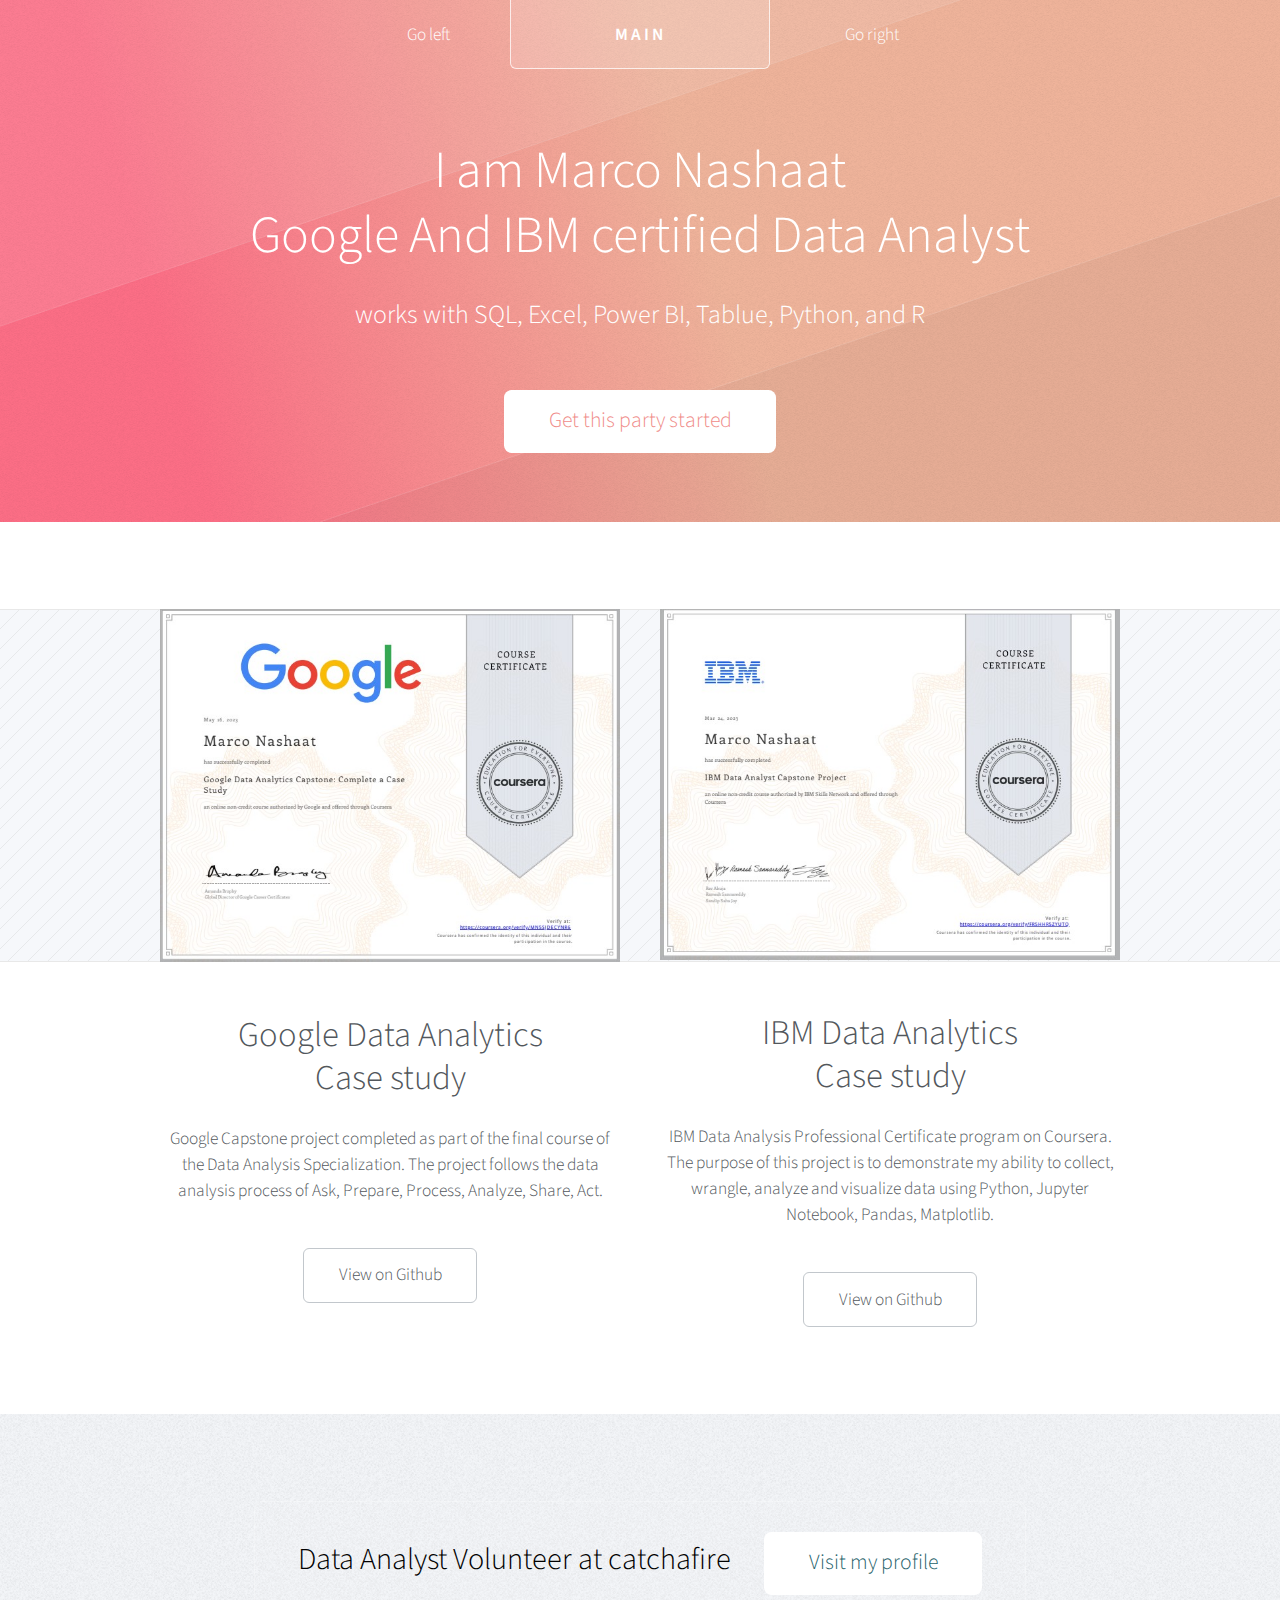
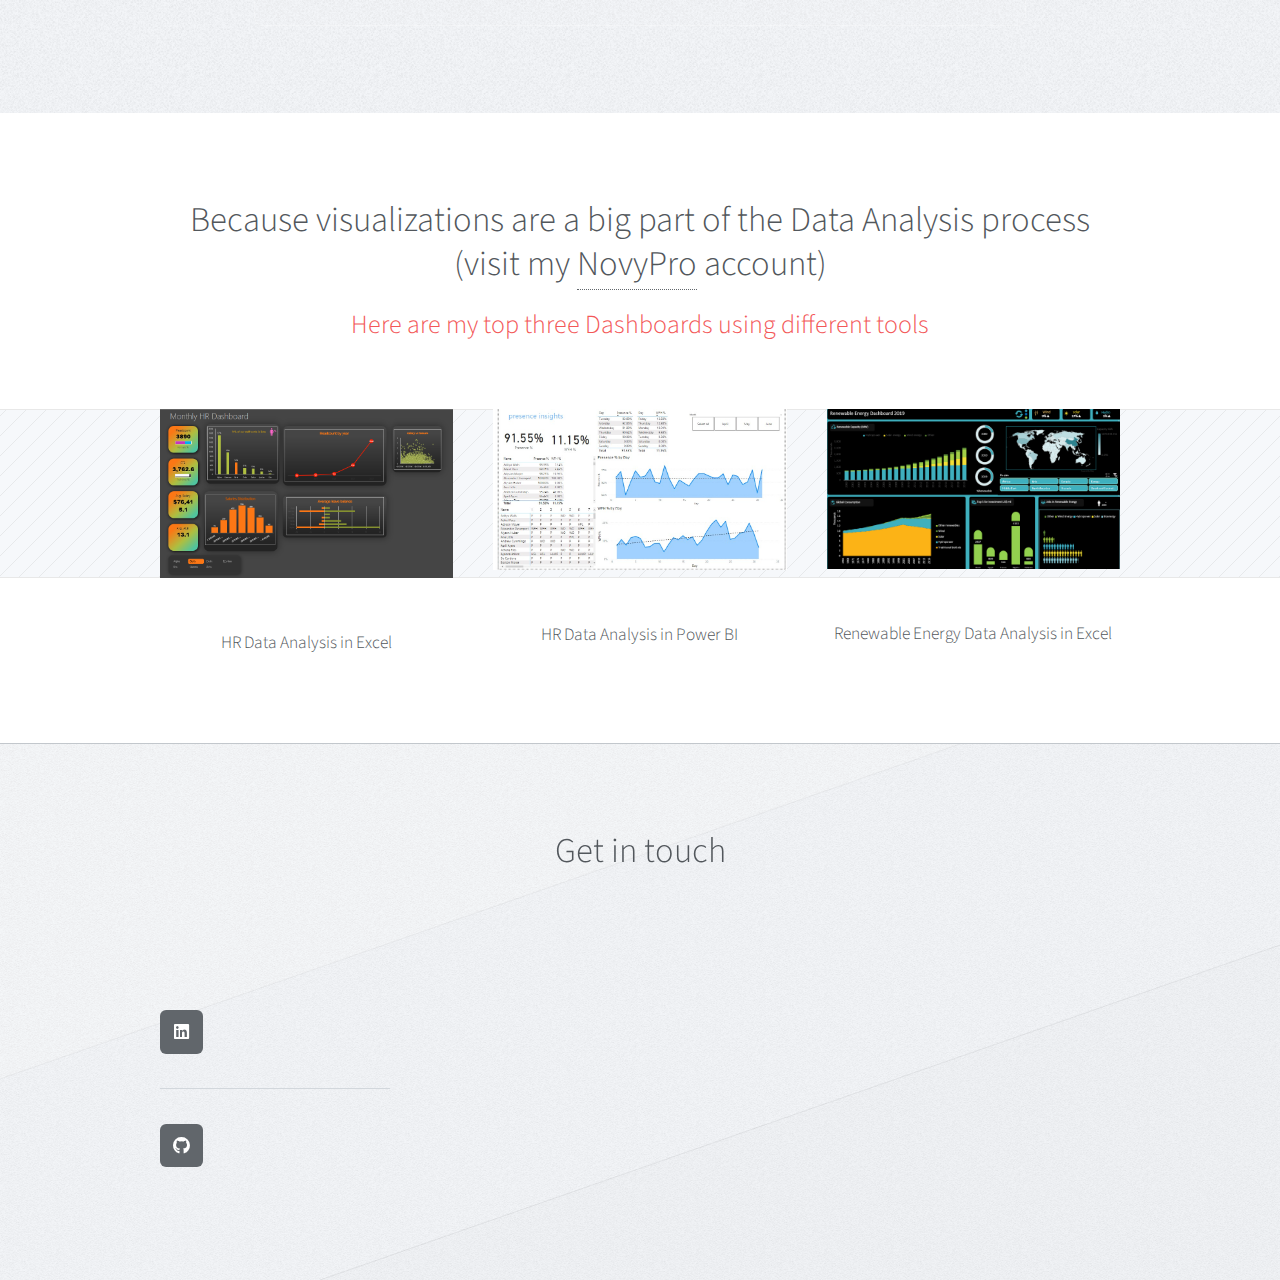
==== index.html @ 3a61d248 "Update index.html" ====
<!DOCTYPE HTML>
<!--
	Telephasic by HTML5 UP
	html5up.net | @ajlkn
	Free for personal and commercial use under the CCA 3.0 license (html5up.net/license)
-->

<html>
	
	<head>
	<!-- Google tag (gtag.js) -->
<script async src="https://www.googletagmanager.com/gtag/js?id=G-DCKMSM4BJ5"></script>
<script>
  window.dataLayer = window.dataLayer || [];
  function gtag(){dataLayer.push(arguments);}
  gtag('js', new Date());

  gtag('config', 'G-DCKMSM4BJ5');
</script>
		<title>Marco Nashaat</title>
		<meta charset="utf-8" />
		<meta name="viewport" content="width=device-width, initial-scale=1, user-scalable=no" />
		<link rel="stylesheet" href="assets/css/main.css" />
	</head>
	<body class="homepage is-preload">
		
		<div id="page-wrapper">

			<!-- Header -->
				<div id="header-wrapper">
					<div id="header" class="container">

						<!-- Logo -->
							<h1 id="logo"><a href="index.html">Main</a></h1>

						<!-- Nav -->
							<nav id="nav">
								<ul>
									<!-- <li>
										<a href="#">Dropdown</a>
										<ul>
											<li><a href="#">Lorem ipsum dolor</a></li>
											<li><a href="#">Magna phasellus</a></li>
											<li><a href="#">Etiam dolore nisl</a></li>
											<li>
												<a href="#">Phasellus consequat</a>
												<ul>
													<li><a href="#">Lorem ipsum dolor</a></li>
													<li><a href="#">Phasellus consequat</a></li>
													<li><a href="#">Magna phasellus</a></li>
													<li><a href="#">Etiam dolore nisl</a></li>
												</ul>
											</li>
											<li><a href="#">Veroeros feugiat</a></li>
										</ul>
									</li> -->
									<li><a href="left-sidebar.html">Go left</a></li>
									<li class="break"><a href="right-sidebar.html">Go right</a></li>
									<!-- <li><a href="no-sidebar.html">No Sidebar</a></li> -->
								</ul>
							</nav>

					</div>

					<!-- Hero -->
						<section id="hero" class="container">
							<header>
								<h2>I am Marco Nashaat
								<br />
								Google And IBM certified Data Analyst </h2>
							</header>
							<p>works with SQL, Excel, Power BI, Tablue, Python, and R
							<br />
							</p>
							<ul class="actions">
								<li><a href="#here" class="button">Get this party started</a></li>
							</ul>
						</section>

				</div>

			<!-- Features 1 -->
				<div class="wrapper">
					<div class="container">
						<div class="row">
							<section class="col-6 col-12-narrower feature" id="here">
								<div class="image-wrapper first">
									<a href="https://github.com/MarcoNashaat/Google_capstone_project" target="_blank" class="image featured first"><img src="images/google.jpg" alt="" /></a>
								</div>
								<header>
									<h2>Google Data Analytics<br />
									Case study</h2>
								</header>
								<p>Google Capstone project completed as part of the final course of the Data Analysis Specialization. The project follows the data analysis process of Ask, Prepare, Process, Analyze, Share, Act.</p>
								<ul class="actions">
									<li><a href="https://github.com/MarcoNashaat/Google_capstone_project" target="_blank" class="button">View on Github</a></li>
								</ul>
							</section>
							<section class="col-6 col-12-narrower feature">
								<div class="image-wrapper">
									<a href="https://github.com/MarcoNashaat/IBM_capstone_project/tree/main" target="_blank" class="image featured"><img src="images/IBM.jpg" alt="" /></a>
								</div>
								<header>
									<h2>IBM Data Analytics<br />
									Case study</h2>
								</header>
								<p>IBM Data Analysis Professional Certificate program on Coursera. The purpose of this project is to demonstrate my ability to collect, wrangle, analyze and visualize data using Python, Jupyter Notebook, Pandas, Matplotlib.</p>
								<ul class="actions">
									<li><a href="https://github.com/MarcoNashaat/IBM_capstone_project/tree/main" target="_blank" class="button">View on Github</a></li>
								</ul>
							</section>
						</div>
					</div>
				</div>

			<!-- Promo -->
				<div id="promo-wrapper">
					<section id="promo">
						<h2 style="color:black;">Data Analyst Volunteer at catchafire</h2>
						<a href="https://www.catchafire.org/profiles/2344770/" target="_blank" class="button">Visit my profile</a>
					</section>
				</div>

			<!-- Features 2 -->
				<div class="wrapper">
					<section class="container">
						<header class="major">
							<h2>Because visualizations are a big part of the Data Analysis process (visit my <a href="https://www.novypro.com/profile_projects/marconashaat" target="_blank">NovyPro</a> account)</h2>
							<p>Here are my top three Dashboards using different tools</p>
						</header>
						<div class="row features">
							<section class="col-4 col-12-narrower feature">
								<div class="image-wrapper first">
									<a href="https://github.com/MarcoNashaat/hr-dashboard/tree/main" target="_blank" class="image featured"><img src="images/1.png" alt="" /></a>
								</div>
								<p>HR Data Analysis in Excel</p>
							</section>
							<section class="col-4 col-12-narrower feature">
								<div class="image-wrapper">
									<a href="https://github.com/MarcoNashaat/HR-Dashboard-power-bi/tree/main" target="_blank" class="image featured"><img src="images/5.jpg" alt="" /></a>
								</div>
								<p>HR Data Analysis in Power BI</p>
							</section>
							<section class="col-4 col-12-narrower feature">
								<div class="image-wrapper">
									<a href="https://github.com/MarcoNashaat/Renewable-Energy-Dashboard" target="_blank" class="image featured"><img src="images/2.png" alt="" /></a>
								</div>
								<p>Renewable Energy Data Analysis in Excel</p>
							</section>
						</div>
						<!-- <ul class="actions major">
							<li><a href="#" class="button">Elevate my awareness</a></li>
						</ul> -->
					</section>
				</div>

			<!-- Footer -->
				<div id="footer-wrapper">
					<div id="footer" class="container">
						<header class="major">
							<h2>Get in touch</h2>
							<p><br />
							</p>
						</header>
						<div class="row">
							<!-- <section class="col-6 col-12-narrower">
								<form method="post" action="#">
									<div class="row gtr-50">
										<div class="col-6 col-12-mobile">
											<input name="name" placeholder="Name" type="text" />
										</div>
										<div class="col-6 col-12-mobile">
											<input name="email" placeholder="Email" type="text" />
										</div>
										<div class="col-12">
											<textarea name="message" placeholder="Message"></textarea>
										</div>
										<div class="col-12">
											<ul class="actions">
												<li><input type="submit" value="Send Message" /></li>
												<li><input type="reset" value="Clear form" /></li>
											</ul>
										</div>
									</div>
								</form>
							</section> -->
							<section class="col-6 col-12-narrower">
								<div class="row gtr-0">
									<!-- <ul class="divided icons col-6 col-12-mobile">
										<li class="icon brands fa-twitter"><a href="#"><span class="extra">twitter.com/</span>untitled</a></li>
										<li class="icon brands fa-facebook-f"><a href="#"><span class="extra">facebook.com/</span>untitled</a></li>
										<li class="icon brands fa-dribbble"><a href="#"><span class="extra">dribbble.com/</span>untitled</a></li>
									</ul> -->
									<ul class="divided icons col-6 col-12-mobile">
										<li class="icon brands fa-linkedin"><a href="https://www.linkedin.com/in/marco-nashaat/" style="color: black;" target="_blank"><span class="extra">linkedin</span></a></li>
										<li class="icon brands fa-github"><a href="https://github.com/MarcoNashaat" target="_blank" style="color: black;"><span class="extra">Github</span></a></li>
									</ul>
								</div>
							</section>
						</div>
					</div>
					<!-- <div id="copyright" class="container">
						<ul class="menu">
							<li>&copy; Untitled. All rights reserved.</li><li>Design: <a href="http://html5up.net">HTML5 UP</a></li>
						</ul>
					</div> -->
				</div>

		</div>

		<!-- Scripts -->
			<script src="assets/js/jquery.min.js"></script>
			<script src="assets/js/jquery.dropotron.min.js"></script>
			<script src="assets/js/browser.min.js"></script>
			<script src="assets/js/breakpoints.min.js"></script>
			<script src="assets/js/util.js"></script>
			<script src="assets/js/main.js"></script>

	</body>
</html>
---- assets/css/main.css ----
@import url("fontawesome-all.min.css");
@import url("https://fonts.googleapis.com/css?family=Source+Sans+Pro:300,300italic,400,400italic,600");

/*
	Telephasic by HTML5 UP
	html5up.net | @ajlkn
	Free for personal and commercial use under the CCA 3.0 license (html5up.net/license)
*/

html {
	scroll-behavior: smooth;
  }

html, body, div, span, applet, object,
iframe, h1, h2, h3, h4, h5, h6, p, blockquote,
pre, a, abbr, acronym, address, big, cite,
code, del, dfn, em, img, ins, kbd, q, s, samp,
small, strike, strong, sub, sup, tt, var, b,
u, i, center, dl, dt, dd, ol, ul, li, fieldset,
form, label, legend, table, caption, tbody,
tfoot, thead, tr, th, td, article, aside,
canvas, details, embed, figure, figcaption,
footer, header, hgroup, menu, nav, output, ruby,
section, summary, time, mark, audio, video {
	margin: 0;
	padding: 0;
	border: 0;
	font-size: 100%;
	font: inherit;
	vertical-align: baseline;}

article, aside, details, figcaption, figure,
footer, header, hgroup, menu, nav, section {
	display: block;}

body {
	line-height: 1;
}

ol, ul {
	list-style: none;
}

blockquote, q {
	quotes: none;
}

	blockquote:before, blockquote:after, q:before, q:after {
		content: '';
		content: none;
	}

table {
	border-collapse: collapse;
	border-spacing: 0;
}

body {
	-webkit-text-size-adjust: none;
}

mark {
	background-color: transparent;
	color: inherit;
}

input::-moz-focus-inner {
	border: 0;
	padding: 0;
}

input, select, textarea {
	-moz-appearance: none;
	-webkit-appearance: none;
	-ms-appearance: none;
	appearance: none;
}

/* Basic */

	@-ms-viewport {
		width: device-width;
	}

	html {
		box-sizing: border-box;
	}

	*, *:before, *:after {
		box-sizing: inherit;
	}

	body {
		background: #f5f7fa;
		font-family: 'Source Sans Pro', sans-serif;
		font-weight: 300;
		color: #52575c;
		line-height: 1.75em;
		font-size: 14pt;
	}

		body.is-preload *, body.is-preload *:before, body.is-preload *:after {
			-moz-animation: none !important;
			-webkit-animation: none !important;
			-ms-animation: none !important;
			animation: none !important;
			-moz-transition: none !important;
			-webkit-transition: none !important;
			-ms-transition: none !important;
			transition: none !important;
		}

	input, textarea, select {
		font-family: 'Source Sans Pro', sans-serif;
		font-weight: 300;
		color: #52575c;
		line-height: 1.75em;
		font-size: 15pt;
	}

	h1, h2, h3, h4, h5, h6 {
		font-weight: 300;
		color: #52575c;
	}

	h1 a, h2 a, h3 a, h4 a, h5 a, h6 a {
		color: inherit;
		text-decoration: none;
	}

	h2 {
		font-size: 2em;
		line-height: 1.25em;
	}

	h3 {
		font-size: 1.5em;
		line-height: 1.5em;
	}

	a {
		-moz-transition: color 0.25s ease-in-out, border-color 0.25s ease-in-out, background-color 0.25s ease-in-out;
		-webkit-transition: color 0.25s ease-in-out, border-color 0.25s ease-in-out, background-color 0.25s ease-in-out;
		-ms-transition: color 0.25s ease-in-out, border-color 0.25s ease-in-out, background-color 0.25s ease-in-out;
		transition: color 0.25s ease-in-out, border-color 0.25s ease-in-out, background-color 0.25s ease-in-out;
		color: inherit;
		text-decoration: none;
		border-bottom: dotted 1px #62676c;
	}

		a:hover {
			color: #f35858;
			border-bottom-color: rgba(255, 255, 255, 0);
		}

	strong, b {
		font-weight: 400;
		color: #42474c;
	}

	em, i {
		font-style: italic;
	}

	sub {
		position: relative;
		top: 0.5em;
		font-size: 0.8em;
	}

	sup {
		position: relative;
		top: -0.5em;
		font-size: 0.8em;
	}

	hr {
		border: 0;
		border-top: solid 1px #c2c7cc;
	}

	blockquote {
		border-left: solid 0.5em #c2c7cc;
		padding: 1em 0 1em 2em;
		font-style: italic;
	}

	p, ul, ol, dl, table {
		margin-bottom: 1.5em;
	}

	br.clear {
		clear: both;
	}

	.features {
		margin-bottom: 1.5em;
	}

	.feature {
		text-align: center;
	}

/* Sections/Article */

	section, article {
		margin-bottom: 3em;
	}

	section > :last-child,
	article > :last-child,
	section:last-child,
	article:last-child {
		margin-bottom: 0;
	}

	.row > section, .row > article {
		margin-bottom: 0;
	}

	header {
		margin-bottom: 1.5em;
	}

		header > p {
			display: block;
			color: #f35858;
			padding: 0.75em 0 1em 0;
			font-size: 1.5em;
			line-height: 1.5em;
		}

		header.major {
			text-align: center;
		}

/* Container */

	.container {
		margin: 0 auto;
		max-width: 100%;
		width: 1200px;
	}

		@media screen and (max-width: 1280px) {

			.container {
				width: 960px;
			}

		}

		@media screen and (max-width: 1080px) {

			.container {
				width: 100%;
			}

		}

		@media screen and (max-width: 820px) {

			.container {
				width: 100%;
			}

		}

		@media screen and (max-width: 736px) {

			.container {
				width: 100%;
			}

		}

		@media screen and (max-width: 480px) {

			.container {
				width: 100%;
			}

		}

/* Row */

	.row {
		display: flex;
		flex-wrap: wrap;
		box-sizing: border-box;
		align-items: stretch;
	}

		.row > * {
			box-sizing: border-box;
		}

		.row.gtr-uniform > * > :last-child {
			margin-bottom: 0;
		}

		.row.aln-left {
			justify-content: flex-start;
		}

		.row.aln-center {
			justify-content: center;
		}

		.row.aln-right {
			justify-content: flex-end;
		}

		.row.aln-top {
			align-items: flex-start;
		}

		.row.aln-middle {
			align-items: center;
		}

		.row.aln-bottom {
			align-items: flex-end;
		}

		.row > .imp {
			order: -1;
		}

		.row > .col-1 {
			width: 8.33333%;
		}

		.row > .off-1 {
			margin-left: 8.33333%;
		}

		.row > .col-2 {
			width: 16.66667%;
		}

		.row > .off-2 {
			margin-left: 16.66667%;
		}

		.row > .col-3 {
			width: 25%;
		}

		.row > .off-3 {
			margin-left: 25%;
		}

		.row > .col-4 {
			width: 33.33333%;
		}

		.row > .off-4 {
			margin-left: 33.33333%;
		}

		.row > .col-5 {
			width: 41.66667%;
		}

		.row > .off-5 {
			margin-left: 41.66667%;
		}

		.row > .col-6 {
			width: 50%;
		}

		.row > .off-6 {
			margin-left: 50%;
		}

		.row > .col-7 {
			width: 58.33333%;
		}

		.row > .off-7 {
			margin-left: 58.33333%;
		}

		.row > .col-8 {
			width: 66.66667%;
		}

		.row > .off-8 {
			margin-left: 66.66667%;
		}

		.row > .col-9 {
			width: 75%;
		}

		.row > .off-9 {
			margin-left: 75%;
		}

		.row > .col-10 {
			width: 83.33333%;
		}

		.row > .off-10 {
			margin-left: 83.33333%;
		}

		.row > .col-11 {
			width: 91.66667%;
		}

		.row > .off-11 {
			margin-left: 91.66667%;
		}

		.row > .col-12 {
			width: 100%;
		}

		.row > .off-12 {
			margin-left: 100%;
		}

		.row.gtr-0 {
			margin-top: 0px;
			margin-left: 0px;
		}

			.row.gtr-0 > * {
				padding: 0px 0 0 0px;
			}

			.row.gtr-0.gtr-uniform {
				margin-top: 0px;
			}

				.row.gtr-0.gtr-uniform > * {
					padding-top: 0px;
				}

		.row.gtr-25 {
			margin-top: -12.5px;
			margin-left: -12.5px;
		}

			.row.gtr-25 > * {
				padding: 12.5px 0 0 12.5px;
			}

			.row.gtr-25.gtr-uniform {
				margin-top: -12.5px;
			}

				.row.gtr-25.gtr-uniform > * {
					padding-top: 12.5px;
				}

		.row.gtr-50 {
			margin-top: -25px;
			margin-left: -25px;
		}

			.row.gtr-50 > * {
				padding: 25px 0 0 25px;
			}

			.row.gtr-50.gtr-uniform {
				margin-top: -25px;
			}

				.row.gtr-50.gtr-uniform > * {
					padding-top: 25px;
				}

		.row {
			margin-top: -50px;
			margin-left: -50px;
		}

			.row > * {
				padding: 50px 0 0 50px;
			}

			.row.gtr-uniform {
				margin-top: -50px;
			}

				.row.gtr-uniform > * {
					padding-top: 50px;
				}

		.row.gtr-150 {
			margin-top: -75px;
			margin-left: -75px;
		}

			.row.gtr-150 > * {
				padding: 75px 0 0 75px;
			}

			.row.gtr-150.gtr-uniform {
				margin-top: -75px;
			}

				.row.gtr-150.gtr-uniform > * {
					padding-top: 75px;
				}

		.row.gtr-200 {
			margin-top: -100px;
			margin-left: -100px;
		}

			.row.gtr-200 > * {
				padding: 100px 0 0 100px;
			}

			.row.gtr-200.gtr-uniform {
				margin-top: -100px;
			}

				.row.gtr-200.gtr-uniform > * {
					padding-top: 100px;
				}

		@media screen and (max-width: 1280px) {

			.row {
				display: flex;
				flex-wrap: wrap;
				box-sizing: border-box;
				align-items: stretch;
			}

				.row > * {
					box-sizing: border-box;
				}

				.row.gtr-uniform > * > :last-child {
					margin-bottom: 0;
				}

				.row.aln-left {
					justify-content: flex-start;
				}

				.row.aln-center {
					justify-content: center;
				}

				.row.aln-right {
					justify-content: flex-end;
				}

				.row.aln-top {
					align-items: flex-start;
				}

				.row.aln-middle {
					align-items: center;
				}

				.row.aln-bottom {
					align-items: flex-end;
				}

				.row > .imp-normal {
					order: -1;
				}

				.row > .col-1-normal {
					width: 8.33333%;
				}

				.row > .off-1-normal {
					margin-left: 8.33333%;
				}

				.row > .col-2-normal {
					width: 16.66667%;
				}

				.row > .off-2-normal {
					margin-left: 16.66667%;
				}

				.row > .col-3-normal {
					width: 25%;
				}

				.row > .off-3-normal {
					margin-left: 25%;
				}

				.row > .col-4-normal {
					width: 33.33333%;
				}

				.row > .off-4-normal {
					margin-left: 33.33333%;
				}

				.row > .col-5-normal {
					width: 41.66667%;
				}

				.row > .off-5-normal {
					margin-left: 41.66667%;
				}

				.row > .col-6-normal {
					width: 50%;
				}

				.row > .off-6-normal {
					margin-left: 50%;
				}

				.row > .col-7-normal {
					width: 58.33333%;
				}

				.row > .off-7-normal {
					margin-left: 58.33333%;
				}

				.row > .col-8-normal {
					width: 66.66667%;
				}

				.row > .off-8-normal {
					margin-left: 66.66667%;
				}

				.row > .col-9-normal {
					width: 75%;
				}

				.row > .off-9-normal {
					margin-left: 75%;
				}

				.row > .col-10-normal {
					width: 83.33333%;
				}

				.row > .off-10-normal {
					margin-left: 83.33333%;
				}

				.row > .col-11-normal {
					width: 91.66667%;
				}

				.row > .off-11-normal {
					margin-left: 91.66667%;
				}

				.row > .col-12-normal {
					width: 100%;
				}

				.row > .off-12-normal {
					margin-left: 100%;
				}

				.row.gtr-0 {
					margin-top: 0px;
					margin-left: 0px;
				}

					.row.gtr-0 > * {
						padding: 0px 0 0 0px;
					}

					.row.gtr-0.gtr-uniform {
						margin-top: 0px;
					}

						.row.gtr-0.gtr-uniform > * {
							padding-top: 0px;
						}

				.row.gtr-25 {
					margin-top: -10px;
					margin-left: -10px;
				}

					.row.gtr-25 > * {
						padding: 10px 0 0 10px;
					}

					.row.gtr-25.gtr-uniform {
						margin-top: -10px;
					}

						.row.gtr-25.gtr-uniform > * {
							padding-top: 10px;
						}

				.row.gtr-50 {
					margin-top: -20px;
					margin-left: -20px;
				}

					.row.gtr-50 > * {
						padding: 20px 0 0 20px;
					}

					.row.gtr-50.gtr-uniform {
						margin-top: -20px;
					}

						.row.gtr-50.gtr-uniform > * {
							padding-top: 20px;
						}

				.row {
					margin-top: -40px;
					margin-left: -40px;
				}

					.row > * {
						padding: 40px 0 0 40px;
					}

					.row.gtr-uniform {
						margin-top: -40px;
					}

						.row.gtr-uniform > * {
							padding-top: 40px;
						}

				.row.gtr-150 {
					margin-top: -60px;
					margin-left: -60px;
				}

					.row.gtr-150 > * {
						padding: 60px 0 0 60px;
					}

					.row.gtr-150.gtr-uniform {
						margin-top: -60px;
					}

						.row.gtr-150.gtr-uniform > * {
							padding-top: 60px;
						}

				.row.gtr-200 {
					margin-top: -80px;
					margin-left: -80px;
				}

					.row.gtr-200 > * {
						padding: 80px 0 0 80px;
					}

					.row.gtr-200.gtr-uniform {
						margin-top: -80px;
					}

						.row.gtr-200.gtr-uniform > * {
							padding-top: 80px;
						}

		}

		@media screen and (max-width: 1080px) {

			.row {
				display: flex;
				flex-wrap: wrap;
				box-sizing: border-box;
				align-items: stretch;
			}

				.row > * {
					box-sizing: border-box;
				}

				.row.gtr-uniform > * > :last-child {
					margin-bottom: 0;
				}

				.row.aln-left {
					justify-content: flex-start;
				}

				.row.aln-center {
					justify-content: center;
				}

				.row.aln-right {
					justify-content: flex-end;
				}

				.row.aln-top {
					align-items: flex-start;
				}

				.row.aln-middle {
					align-items: center;
				}

				.row.aln-bottom {
					align-items: flex-end;
				}

				.row > .imp-narrow {
					order: -1;
				}

				.row > .col-1-narrow {
					width: 8.33333%;
				}

				.row > .off-1-narrow {
					margin-left: 8.33333%;
				}

				.row > .col-2-narrow {
					width: 16.66667%;
				}

				.row > .off-2-narrow {
					margin-left: 16.66667%;
				}

				.row > .col-3-narrow {
					width: 25%;
				}

				.row > .off-3-narrow {
					margin-left: 25%;
				}

				.row > .col-4-narrow {
					width: 33.33333%;
				}

				.row > .off-4-narrow {
					margin-left: 33.33333%;
				}

				.row > .col-5-narrow {
					width: 41.66667%;
				}

				.row > .off-5-narrow {
					margin-left: 41.66667%;
				}

				.row > .col-6-narrow {
					width: 50%;
				}

				.row > .off-6-narrow {
					margin-left: 50%;
				}

				.row > .col-7-narrow {
					width: 58.33333%;
				}

				.row > .off-7-narrow {
					margin-left: 58.33333%;
				}

				.row > .col-8-narrow {
					width: 66.66667%;
				}

				.row > .off-8-narrow {
					margin-left: 66.66667%;
				}

				.row > .col-9-narrow {
					width: 75%;
				}

				.row > .off-9-narrow {
					margin-left: 75%;
				}

				.row > .col-10-narrow {
					width: 83.33333%;
				}

				.row > .off-10-narrow {
					margin-left: 83.33333%;
				}

				.row > .col-11-narrow {
					width: 91.66667%;
				}

				.row > .off-11-narrow {
					margin-left: 91.66667%;
				}

				.row > .col-12-narrow {
					width: 100%;
				}

				.row > .off-12-narrow {
					margin-left: 100%;
				}

				.row.gtr-0 {
					margin-top: 0px;
					margin-left: 0px;
				}

					.row.gtr-0 > * {
						padding: 0px 0 0 0px;
					}

					.row.gtr-0.gtr-uniform {
						margin-top: 0px;
					}

						.row.gtr-0.gtr-uniform > * {
							padding-top: 0px;
						}

				.row.gtr-25 {
					margin-top: -10px;
					margin-left: -10px;
				}

					.row.gtr-25 > * {
						padding: 10px 0 0 10px;
					}

					.row.gtr-25.gtr-uniform {
						margin-top: -10px;
					}

						.row.gtr-25.gtr-uniform > * {
							padding-top: 10px;
						}

				.row.gtr-50 {
					margin-top: -20px;
					margin-left: -20px;
				}

					.row.gtr-50 > * {
						padding: 20px 0 0 20px;
					}

					.row.gtr-50.gtr-uniform {
						margin-top: -20px;
					}

						.row.gtr-50.gtr-uniform > * {
							padding-top: 20px;
						}

				.row {
					margin-top: -40px;
					margin-left: -40px;
				}

					.row > * {
						padding: 40px 0 0 40px;
					}

					.row.gtr-uniform {
						margin-top: -40px;
					}

						.row.gtr-uniform > * {
							padding-top: 40px;
						}

				.row.gtr-150 {
					margin-top: -60px;
					margin-left: -60px;
				}

					.row.gtr-150 > * {
						padding: 60px 0 0 60px;
					}

					.row.gtr-150.gtr-uniform {
						margin-top: -60px;
					}

						.row.gtr-150.gtr-uniform > * {
							padding-top: 60px;
						}

				.row.gtr-200 {
					margin-top: -80px;
					margin-left: -80px;
				}

					.row.gtr-200 > * {
						padding: 80px 0 0 80px;
					}

					.row.gtr-200.gtr-uniform {
						margin-top: -80px;
					}

						.row.gtr-200.gtr-uniform > * {
							padding-top: 80px;
						}

		}

		@media screen and (max-width: 820px) {

			.row {
				display: flex;
				flex-wrap: wrap;
				box-sizing: border-box;
				align-items: stretch;
			}

				.row > * {
					box-sizing: border-box;
				}

				.row.gtr-uniform > * > :last-child {
					margin-bottom: 0;
				}

				.row.aln-left {
					justify-content: flex-start;
				}

				.row.aln-center {
					justify-content: center;
				}

				.row.aln-right {
					justify-content: flex-end;
				}

				.row.aln-top {
					align-items: flex-start;
				}

				.row.aln-middle {
					align-items: center;
				}

				.row.aln-bottom {
					align-items: flex-end;
				}

				.row > .imp-narrower {
					order: -1;
				}

				.row > .col-1-narrower {
					width: 8.33333%;
				}

				.row > .off-1-narrower {
					margin-left: 8.33333%;
				}

				.row > .col-2-narrower {
					width: 16.66667%;
				}

				.row > .off-2-narrower {
					margin-left: 16.66667%;
				}

				.row > .col-3-narrower {
					width: 25%;
				}

				.row > .off-3-narrower {
					margin-left: 25%;
				}

				.row > .col-4-narrower {
					width: 33.33333%;
				}

				.row > .off-4-narrower {
					margin-left: 33.33333%;
				}

				.row > .col-5-narrower {
					width: 41.66667%;
				}

				.row > .off-5-narrower {
					margin-left: 41.66667%;
				}

				.row > .col-6-narrower {
					width: 50%;
				}

				.row > .off-6-narrower {
					margin-left: 50%;
				}

				.row > .col-7-narrower {
					width: 58.33333%;
				}

				.row > .off-7-narrower {
					margin-left: 58.33333%;
				}

				.row > .col-8-narrower {
					width: 66.66667%;
				}

				.row > .off-8-narrower {
					margin-left: 66.66667%;
				}

				.row > .col-9-narrower {
					width: 75%;
				}

				.row > .off-9-narrower {
					margin-left: 75%;
				}

				.row > .col-10-narrower {
					width: 83.33333%;
				}

				.row > .off-10-narrower {
					margin-left: 83.33333%;
				}

				.row > .col-11-narrower {
					width: 91.66667%;
				}

				.row > .off-11-narrower {
					margin-left: 91.66667%;
				}

				.row > .col-12-narrower {
					width: 100%;
				}

				.row > .off-12-narrower {
					margin-left: 100%;
				}

				.row.gtr-0 {
					margin-top: 0px;
					margin-left: 0px;
				}

					.row.gtr-0 > * {
						padding: 0px 0 0 0px;
					}

					.row.gtr-0.gtr-uniform {
						margin-top: 0px;
					}

						.row.gtr-0.gtr-uniform > * {
							padding-top: 0px;
						}

				.row.gtr-25 {
					margin-top: -7.5px;
					margin-left: -7.5px;
				}

					.row.gtr-25 > * {
						padding: 7.5px 0 0 7.5px;
					}

					.row.gtr-25.gtr-uniform {
						margin-top: -7.5px;
					}

						.row.gtr-25.gtr-uniform > * {
							padding-top: 7.5px;
						}

				.row.gtr-50 {
					margin-top: -15px;
					margin-left: -15px;
				}

					.row.gtr-50 > * {
						padding: 15px 0 0 15px;
					}

					.row.gtr-50.gtr-uniform {
						margin-top: -15px;
					}

						.row.gtr-50.gtr-uniform > * {
							padding-top: 15px;
						}

				.row {
					margin-top: -30px;
					margin-left: -30px;
				}

					.row > * {
						padding: 30px 0 0 30px;
					}

					.row.gtr-uniform {
						margin-top: -30px;
					}

						.row.gtr-uniform > * {
							padding-top: 30px;
						}

				.row.gtr-150 {
					margin-top: -45px;
					margin-left: -45px;
				}

					.row.gtr-150 > * {
						padding: 45px 0 0 45px;
					}

					.row.gtr-150.gtr-uniform {
						margin-top: -45px;
					}

						.row.gtr-150.gtr-uniform > * {
							padding-top: 45px;
						}

				.row.gtr-200 {
					margin-top: -60px;
					margin-left: -60px;
				}

					.row.gtr-200 > * {
						padding: 60px 0 0 60px;
					}

					.row.gtr-200.gtr-uniform {
						margin-top: -60px;
					}

						.row.gtr-200.gtr-uniform > * {
							padding-top: 60px;
						}

		}

		@media screen and (max-width: 736px) {

			.row {
				display: flex;
				flex-wrap: wrap;
				box-sizing: border-box;
				align-items: stretch;
			}

				.row > * {
					box-sizing: border-box;
				}

				.row.gtr-uniform > * > :last-child {
					margin-bottom: 0;
				}

				.row.aln-left {
					justify-content: flex-start;
				}

				.row.aln-center {
					justify-content: center;
				}

				.row.aln-right {
					justify-content: flex-end;
				}

				.row.aln-top {
					align-items: flex-start;
				}

				.row.aln-middle {
					align-items: center;
				}

				.row.aln-bottom {
					align-items: flex-end;
				}

				.row > .imp-mobile {
					order: -1;
				}

				.row > .col-1-mobile {
					width: 8.33333%;
				}

				.row > .off-1-mobile {
					margin-left: 8.33333%;
				}

				.row > .col-2-mobile {
					width: 16.66667%;
				}

				.row > .off-2-mobile {
					margin-left: 16.66667%;
				}

				.row > .col-3-mobile {
					width: 25%;
				}

				.row > .off-3-mobile {
					margin-left: 25%;
				}

				.row > .col-4-mobile {
					width: 33.33333%;
				}

				.row > .off-4-mobile {
					margin-left: 33.33333%;
				}

				.row > .col-5-mobile {
					width: 41.66667%;
				}

				.row > .off-5-mobile {
					margin-left: 41.66667%;
				}

				.row > .col-6-mobile {
					width: 50%;
				}

				.row > .off-6-mobile {
					margin-left: 50%;
				}

				.row > .col-7-mobile {
					width: 58.33333%;
				}

				.row > .off-7-mobile {
					margin-left: 58.33333%;
				}

				.row > .col-8-mobile {
					width: 66.66667%;
				}

				.row > .off-8-mobile {
					margin-left: 66.66667%;
				}

				.row > .col-9-mobile {
					width: 75%;
				}

				.row > .off-9-mobile {
					margin-left: 75%;
				}

				.row > .col-10-mobile {
					width: 83.33333%;
				}

				.row > .off-10-mobile {
					margin-left: 83.33333%;
				}

				.row > .col-11-mobile {
					width: 91.66667%;
				}

				.row > .off-11-mobile {
					margin-left: 91.66667%;
				}

				.row > .col-12-mobile {
					width: 100%;
				}

				.row > .off-12-mobile {
					margin-left: 100%;
				}

				.row.gtr-0 {
					margin-top: 0px;
					margin-left: 0px;
				}

					.row.gtr-0 > * {
						padding: 0px 0 0 0px;
					}

					.row.gtr-0.gtr-uniform {
						margin-top: 0px;
					}

						.row.gtr-0.gtr-uniform > * {
							padding-top: 0px;
						}

				.row.gtr-25 {
					margin-top: -5px;
					margin-left: -5px;
				}

					.row.gtr-25 > * {
						padding: 5px 0 0 5px;
					}

					.row.gtr-25.gtr-uniform {
						margin-top: -5px;
					}

						.row.gtr-25.gtr-uniform > * {
							padding-top: 5px;
						}

				.row.gtr-50 {
					margin-top: -10px;
					margin-left: -10px;
				}

					.row.gtr-50 > * {
						padding: 10px 0 0 10px;
					}

					.row.gtr-50.gtr-uniform {
						margin-top: -10px;
					}

						.row.gtr-50.gtr-uniform > * {
							padding-top: 10px;
						}

				.row {
					margin-top: -20px;
					margin-left: -20px;
				}

					.row > * {
						padding: 20px 0 0 20px;
					}

					.row.gtr-uniform {
						margin-top: -20px;
					}

						.row.gtr-uniform > * {
							padding-top: 20px;
						}

				.row.gtr-150 {
					margin-top: -30px;
					margin-left: -30px;
				}

					.row.gtr-150 > * {
						padding: 30px 0 0 30px;
					}

					.row.gtr-150.gtr-uniform {
						margin-top: -30px;
					}

						.row.gtr-150.gtr-uniform > * {
							padding-top: 30px;
						}

				.row.gtr-200 {
					margin-top: -40px;
					margin-left: -40px;
				}

					.row.gtr-200 > * {
						padding: 40px 0 0 40px;
					}

					.row.gtr-200.gtr-uniform {
						margin-top: -40px;
					}

						.row.gtr-200.gtr-uniform > * {
							padding-top: 40px;
						}

		}

		@media screen and (max-width: 480px) {

			.row {
				display: flex;
				flex-wrap: wrap;
				box-sizing: border-box;
				align-items: stretch;
			}

				.row > * {
					box-sizing: border-box;
				}

				.row.gtr-uniform > * > :last-child {
					margin-bottom: 0;
				}

				.row.aln-left {
					justify-content: flex-start;
				}

				.row.aln-center {
					justify-content: center;
				}

				.row.aln-right {
					justify-content: flex-end;
				}

				.row.aln-top {
					align-items: flex-start;
				}

				.row.aln-middle {
					align-items: center;
				}

				.row.aln-bottom {
					align-items: flex-end;
				}

				.row > .imp-mobilep {
					order: -1;
				}

				.row > .col-1-mobilep {
					width: 8.33333%;
				}

				.row > .off-1-mobilep {
					margin-left: 8.33333%;
				}

				.row > .col-2-mobilep {
					width: 16.66667%;
				}

				.row > .off-2-mobilep {
					margin-left: 16.66667%;
				}

				.row > .col-3-mobilep {
					width: 25%;
				}

				.row > .off-3-mobilep {
					margin-left: 25%;
				}

				.row > .col-4-mobilep {
					width: 33.33333%;
				}

				.row > .off-4-mobilep {
					margin-left: 33.33333%;
				}

				.row > .col-5-mobilep {
					width: 41.66667%;
				}

				.row > .off-5-mobilep {
					margin-left: 41.66667%;
				}

				.row > .col-6-mobilep {
					width: 50%;
				}

				.row > .off-6-mobilep {
					margin-left: 50%;
				}

				.row > .col-7-mobilep {
					width: 58.33333%;
				}

				.row > .off-7-mobilep {
					margin-left: 58.33333%;
				}

				.row > .col-8-mobilep {
					width: 66.66667%;
				}

				.row > .off-8-mobilep {
					margin-left: 66.66667%;
				}

				.row > .col-9-mobilep {
					width: 75%;
				}

				.row > .off-9-mobilep {
					margin-left: 75%;
				}

				.row > .col-10-mobilep {
					width: 83.33333%;
				}

				.row > .off-10-mobilep {
					margin-left: 83.33333%;
				}

				.row > .col-11-mobilep {
					width: 91.66667%;
				}

				.row > .off-11-mobilep {
					margin-left: 91.66667%;
				}

				.row > .col-12-mobilep {
					width: 100%;
				}

				.row > .off-12-mobilep {
					margin-left: 100%;
				}

				.row.gtr-0 {
					margin-top: 0px;
					margin-left: 0px;
				}

					.row.gtr-0 > * {
						padding: 0px 0 0 0px;
					}

					.row.gtr-0.gtr-uniform {
						margin-top: 0px;
					}

						.row.gtr-0.gtr-uniform > * {
							padding-top: 0px;
						}

				.row.gtr-25 {
					margin-top: -5px;
					margin-left: -5px;
				}

					.row.gtr-25 > * {
						padding: 5px 0 0 5px;
					}

					.row.gtr-25.gtr-uniform {
						margin-top: -5px;
					}

						.row.gtr-25.gtr-uniform > * {
							padding-top: 5px;
						}

				.row.gtr-50 {
					margin-top: -10px;
					margin-left: -10px;
				}

					.row.gtr-50 > * {
						padding: 10px 0 0 10px;
					}

					.row.gtr-50.gtr-uniform {
						margin-top: -10px;
					}

						.row.gtr-50.gtr-uniform > * {
							padding-top: 10px;
						}

				.row {
					margin-top: -20px;
					margin-left: -20px;
				}

					.row > * {
						padding: 20px 0 0 20px;
					}

					.row.gtr-uniform {
						margin-top: -20px;
					}

						.row.gtr-uniform > * {
							padding-top: 20px;
						}

				.row.gtr-150 {
					margin-top: -30px;
					margin-left: -30px;
				}

					.row.gtr-150 > * {
						padding: 30px 0 0 30px;
					}

					.row.gtr-150.gtr-uniform {
						margin-top: -30px;
					}

						.row.gtr-150.gtr-uniform > * {
							padding-top: 30px;
						}

				.row.gtr-200 {
					margin-top: -40px;
					margin-left: -40px;
				}

					.row.gtr-200 > * {
						padding: 40px 0 0 40px;
					}

					.row.gtr-200.gtr-uniform {
						margin-top: -40px;
					}

						.row.gtr-200.gtr-uniform > * {
							padding-top: 40px;
						}

		}

/* Image */

	.image {
		-moz-transition: opacity 0.25s ease-in-out;
		-webkit-transition: opacity 0.25s ease-in-out;
		-ms-transition: opacity 0.25s ease-in-out;
		transition: opacity 0.25s ease-in-out;
		display: inline-block;
		outline: 0;
		border: 0;
	}

		.image img {
			display: block;
			width: 100%;
		}

		.image.fit {
			display: block;
			width: 100%;
		}

		.image.featured {
			display: block;
			width: 100%;
			margin: 0 0 3em 0;
		}

		.image.left {
			float: left;
			margin: 0 2em 2em 0;
		}

		.image.centered {
			display: block;
			margin: 0 0 3em 0;
		}

			.image.centered img {
				margin: 0 auto;
				width: auto;
			}

	a.image:hover {
		opacity: 0.85;
	}

/* List */

	ul {
		list-style: disc;
		padding-left: 1em;
	}

		ul li {
			padding-left: 0.5em;
		}

	ol {
		list-style: decimal;
		padding-left: 1.25em;
	}

		ol li {
			padding-left: 0.25em;
		}

/* Actions */

	ul.actions {
		padding-top: 1em;
		list-style: none;
		padding-left: 0;
	}

		ul.actions.major {
			text-align: center;
		}

		ul.actions li {
			display: inline-block;
			margin-left: 1em;
			padding-left: 0;
		}

			ul.actions li:first-child {
				margin-left: 0;
			}

/* Divided */

	ul.divided {
		list-style: none;
		padding-left: 0;
	}

		ul.divided li {
			border-top: solid 1px #d2d7dc;
			padding-top: 2em;
			margin-top: 2em;
			padding-left: 0;
		}

			ul.divided li:first-child {
				padding-top: 0;
				margin-top: 0;
				border-top: 0;
			}

/* Icons */

	ul.icons {
		list-style: none;
		padding-left: 0;
	}

		ul.icons li {
			padding-left: 0;
		}

			ul.icons li:before {
				display: inline-block;
				color: #fff;
				background: #61666b;
				width: 2.5em;
				height: 2.5em;
				border-radius: 0.35em;
				text-align: center;
				line-height: 2.5em;
				margin-right: 0.75em;
			}

/* Menu */

	ul.menu {
		list-style: none;
		padding-left: 0;
	}

		ul.menu li {
			display: inline-block;
			border-left: solid 1px #d2d7dc;
			padding-left: 1em;
			margin-left: 1em;
		}

			ul.menu li:first-child {
				border-left: 0;
				padding-left: 0;
				margin-left: 0;
			}

/* Form */

	form .actions {
		padding-top: 0;
	}

	form label {
		display: block;
		font-weight: 300;
		color: #52575c;
		margin: 0 0 0.5em 0;
	}

	form input[type="text"],
	form input[type="email"],
	form input[type="password"],
	form select,
	form textarea {
		-moz-transition: background-color 0.25s ease-in-out;
		-webkit-transition: background-color 0.25s ease-in-out;
		-ms-transition: background-color 0.25s ease-in-out;
		transition: background-color 0.25s ease-in-out;
		-webkit-appearance: none;
		display: block;
		background: #f9fbfe;
		border: solid 1px #d2d7dc;
		border-radius: 0.35em;
		width: 100%;
		line-height: 1.5em;
		padding: 0.75em;
	}

		form input[type="text"]:focus,
		form input[type="email"]:focus,
		form input[type="password"]:focus,
		form select:focus,
		form textarea:focus {
			background: #fff;
		}

	form textarea {
		min-height: 7em;
	}

	form ::-webkit-input-placeholder {
		color: #555 !important;
	}

	form :-moz-placeholder {
		color: #555 !important;
	}

	form ::-moz-placeholder {
		color: #555 !important;
	}

	form :-ms-input-placeholder {
		color: #555 !important;
	}

	form ::-moz-focus-inner {
		border: 0;
	}

/* Table */

	table {
		width: 100%;
	}

		table.default {
			width: 100%;
		}

			table.default tbody tr {
				border-top: solid 1px #D2D7DC;
			}

				table.default tbody tr:nth-child(2n+1) {
					background: #f9fbfe;
				}

			table.default td {
				padding: 0.5em 1em 0.5em 1em;
			}

			table.default th {
				text-align: left;
				font-weight: 400;
				padding: 0.5em 1em 0.5em 1em;
			}

			table.default tfoot {
				border-top: solid 1px #D2D7DC;
			}

/* Button */

	input[type="button"],
	input[type="submit"],
	input[type="reset"],
	button,
	.button {
		-moz-transition: color 0.25s ease-in-out, border-color 0.25s ease-in-out, background-color 0.25s ease-in-out;
		-webkit-transition: color 0.25s ease-in-out, border-color 0.25s ease-in-out, background-color 0.25s ease-in-out;
		-ms-transition: color 0.25s ease-in-out, border-color 0.25s ease-in-out, background-color 0.25s ease-in-out;
		transition: color 0.25s ease-in-out, border-color 0.25s ease-in-out, background-color 0.25s ease-in-out;
		display: inline-block;
		color: inherit;
		background: none;
		text-decoration: none;
		border: solid 1px #c2c7cc;
		border-radius: 0.35em;
		padding: 0.8em 2em 0.8em 2em;
		cursor: pointer;
		outline: 0;
	}

		input[type="button"]:hover,
		input[type="submit"]:hover,
		input[type="reset"]:hover,
		button:hover,
		.button:hover {
			color: #f35858;
			border-color: rgba(243, 88, 88, 0.5);
		}

/* Icons */

	.icon {
		text-decoration: none;
		text-decoration: none;
	}

		.icon:before {
			-moz-osx-font-smoothing: grayscale;
			-webkit-font-smoothing: antialiased;
			display: inline-block;
			font-style: normal;
			font-variant: normal;
			text-rendering: auto;
			line-height: 1;
			text-transform: none !important;
			font-family: 'Font Awesome 5 Free';
			font-weight: 400;
		}

		.icon:before {
			line-height: inherit;
		}

		.icon > .label {
			display: none;
		}

		.icon.solid:before {
			font-weight: 900;
		}

		.icon.brands:before {
			font-family: 'Font Awesome 5 Brands';
		}

/* Wrappers */

	.wrapper {
		position: relative;
		background: #fff;
		overflow-x: hidden;
		padding: 6em 0 6em 0;
	}

	.image-wrapper {
		position: relative;
	}

		.image-wrapper .image {
			position: relative;
			z-index: 2;
		}

		.image-wrapper.first:before {
			content: '';
			display: block;
			width: 2000%;
			height: 100%;
			position: absolute;
			left: -1000%;
			top: 0;
			z-index: 1;
			box-shadow: inset 0px 0px 0px 1px #e8e8e8;
			background: #f6f8fb url("images/image-wrapper.svg");
		}

	#header-wrapper {
		position: relative;
		padding: 4em 0 2em 0;
		background-image: url("images/header.svg");
		background-image: url("images/overlay.png"), url("images/header.svg"), -moz-linear-gradient(75deg, #FF7088 15%, #F2B69D 55%);
		background-image: url("images/overlay.png"), url("images/header.svg"), -webkit-linear-gradient(75deg, #FF7088 15%, #F2B69D 55%);
		background-image: url("images/overlay.png"), url("images/header.svg"), -ms-linear-gradient(75deg, #FF7088 15%, #F2B69D 55%);
		background-image: url("images/overlay.png"), url("images/header.svg"), linear-gradient(75deg, #FF7088 15%, #F2B69D 55%);
		background-color: #f08c89;
		background-size: 100% 620%;
		background-size: 128px 128px, 100% 620%, auto;
		background-repeat: repeat, no-repeat, no-repeat;
	}

	.homepage #header-wrapper {
		padding: 10em 0 6em 0;
		background-size: 128px 128px, 100% 100%, auto;
	}

	#promo-wrapper {
		position: relative;
		background-image: url("images/overlay.png"), url("../../images/promo.jpg");
		background-size: 192px 192px, cover;
		background-position: top left, center center;
		color: #fff;
		text-align: center;
		padding: 6em 0 6em 0;
	}

	#footer-wrapper {
		-webkit-transform: translate3d(0, 0, 0);
		position: relative;
		border-top: solid 1px #c2c7cc;
		padding: 6em 0 6em 0;
		background-image: url("images/overlay.png"), url("images/footer.svg");
		background-size: 128px 128px,				100% 100%;
	}

/* Header */

	#logo {
		position: absolute;
		z-index: 1;
		top: 0;
		left: 50%;
		width: 15em;
		margin-left: -7.5em;
	}

		#logo a {
			display: block;
			width: 100%;
			height: 4em;
			line-height: 4em;
			background: rgba(255, 255, 255, 0.15);
			border: solid 1px;
			border-color: #fff;
			border-color: rgba(255, 255, 255, 0.75);
			border-top: 0;
			border-radius: 0 0 0.35em 0.35em;
			color: #fff;
			display: inline-block;
			font-weight: 600;
			letter-spacing: 3px;
			text-align: center;
			text-transform: uppercase;
		}

	#nav {
		text-align: center;
		position: absolute;
		top: 0;
		left: 0;
		width: 100%;
		height: 4em;
		line-height: 4em;
	}

		#nav > ul {
			margin: 0;
		}

			#nav > ul > li {
				display: inline-block;
				margin-left: 1em;
			}

				#nav > ul > li > ul {
					display: none;
				}

				#nav > ul > li > span, #nav > ul > li > a {
					color: #fff;
					text-decoration: none;
					outline: 0;
					border: 0;
					border: solid 1px rgba(255, 255, 255, 0);
					border-radius: 0.35em;
					padding: 0.3em 1em 0.3em 1em;
					-moz-transition: border-color 0.25s ease-in-out, background-color 0.25s ease-in-out;
					-webkit-transition: border-color 0.25s ease-in-out, background-color 0.25s ease-in-out;
					-o-transition: border-color 0.25s ease-in-out, background-color 0.25s ease-in-out;
					-ms-transition: border-color 0.25s ease-in-out, background-color 0.25s ease-in-out;
					transition: border-color 0.25s ease-in-out, background-color 0.25s ease-in-out;
				}

				#nav > ul > li.active > span, #nav > ul > li.active > a {
					border-color: rgba(255, 255, 255, 0.75);
					background-color: rgba(255, 255, 255, 0.15);
					color: #fff;
				}

				#nav > ul > li:first-child {
					margin-left: 0;
				}

				#nav > ul > li.break {
					margin-left: 20em;
				}

	.dropotron {
		text-align: left;
		line-height: 2em;
		border-radius: 0.35em;
		min-width: 12em;
		background: #fff;
		line-height: 1em;
		padding: 0.85em 0 0.85em 0;
		box-shadow: 0px 1px 3px 0px rgba(0, 0, 0, 0.25);
		margin-top: -0.8em;
		list-style: none;
	}

		.dropotron a, .dropotron span {
			display: block;
			padding: 0.65em 1em 0.65em 1em;
			border-top: solid 1px #e8e8e8;
			border-bottom: 0;
		}

		.dropotron li {
			padding-left: 0;
		}

			.dropotron li:first-child > a, .dropotron li:first-child > span {
				border-top: 0;
			}

			.dropotron li.active > a, .dropotron li.active > span {
				color: #f35858;
			}

		.dropotron.level-0 {
			font-size: 0.9em;
			margin-top: 0;
		}

			.dropotron.level-0:before {
				content: '';
				position: absolute;
				top: -1em;
				width: 1em;
				height: 1em;
				border-bottom: solid 0.5em #fff;
				border-left: solid 0.5em rgba(255, 255, 255, 0);
				border-right: solid 0.5em rgba(255, 255, 255, 0);
			}

			.dropotron.level-0.center:before {
				left: 50%;
				margin-left: -0.5em;
			}

			.dropotron.level-0.left:before {
				left: 1em;
			}

			.dropotron.level-0.right:before {
				right: 1em;
			}

/* Hero */

	#hero {
		position: relative;
		color: #fff;
		text-align: center;
		z-index: 1;
	}

		#hero h2 {
			color: #fff;
			font-size: 3em;
		}

		#hero strong {
			color: inherit;
		}

		#hero header > span {
			color: #fff;
		}

		#hero p {
			font-size: 1.5em;
			line-height: 1.5em;
		}

		#hero .button {
			background: #fff;
			border-color: rgba(255, 255, 255, 0);
			color: #f08c89;
			font-size: 1.25em;
		}

			#hero .button:hover {
				border-color: rgba(255, 255, 255, 0.75);
				background-color: rgba(255, 255, 255, 0.15);
				color: #fff;
			}

		#hero a {
			color: #fff;
			border-color: #fff;
			border-color: rgba(255, 255, 255, 0.5);
		}

			#hero a:hover {
				border-color: rgba(255, 255, 255, 0);
			}

/* Promo */

	#promo {
		background: rgba(255, 255, 255, 0.05);
		border: solid 1px rgba(255, 255, 255, 0.25);
		border-radius: 0.5em;
		padding: 1.75em 2.5em 1.75em 2.5em;
		display: inline-block;
		position: relative;
		z-index: 1;
	}

		#promo h2 {
			color: #fff;
			display: inline-block;
			margin-right: 1em;
			font-size: 1.75em;
		}

		#promo .button {
			background: #fff;
			border-color: rgba(255, 255, 255, 0);
			color: #27636B;
			font-size: 1.25em;
		}

			#promo .button:hover {
				border-color: rgba(255, 255, 255, 0.75);
				background-color: rgba(255, 255, 255, 0.15);
				color: #fff;
			}

/* Main */

	#main {
		padding-bottom: 4em;
	}

/* Sidebar */

	#sidebar section {
		border-top: solid 1px #d2d7dc;
		margin-top: 3em;
		padding-top: 3em;
	}

		#sidebar section:first-child {
			border-top: 0;
			margin-top: 0;
			padding-top: 0;
		}

/* Footer */

	#footer {
		position: relative;
		z-index: 1;
	}

		#footer header.major {
			margin-bottom: 3em;
		}

/* Copyright */

	#copyright {
		position: relative;
		z-index: 1;
		text-align: center;
		border-top: solid 1px #d2d7dc;
		color: #a2a7ac;
		padding-top: 4em;
		margin-top: 6em;
	}

/* Normal */

	@media screen and (max-width: 1280px) {

		/* Basic */

			body, input, textarea, select {
				line-height: 1.5em;
				font-size: 13pt;
			}

			span.extra {
				display: none;
			}

		/* Wrappers */

			.wrapper {
				padding: 5em 0 5em 0;
			}

			#header-wrapper {
				padding: 2em 0 2em 0;
			}

			.homepage #header-wrapper {
				padding: 8em 0 4em 0;
			}

			#promo-wrapper {
				padding: 5em 0 5em 0;
			}

			#footer-wrapper {
				padding: 5em 0 5em 0;
			}

	}

/* Narrow */

	@media screen and (max-width: 1080px) {

		/* Sections/Article */

			header br {
				display: none;
			}

		/* Button */

			input[type="button"],
			input[type="submit"],
			input[type="reset"],
			button,
			.button {
				padding-left: 1.25em;
				padding-right: 1.25em;
			}

		/* Wrappers */

			.wrapper {
				padding: 4em 2em 4em 2em;
			}

			#header-wrapper {
				padding: 5em 0 1em 0;
			}

			.homepage #header-wrapper {
				padding: 5em 0 4em 0;
			}

			#promo-wrapper {
				padding: 2em;
			}

			#footer-wrapper {
				padding: 4em 2em 4em 2em;
			}

		/* Header */

			#nav {
				position: relative;
				margin: 0.5em 0 0 0;
				line-height: 2.25em;
				height: 2.25em;
			}

				#nav > ul > li {
					margin-left: 0;
				}

					#nav > ul > li.break {
						margin-left: 0;
					}

			.dropotron.level-0 {
				margin-top: 1.1em;
			}

		/* Hero */

			#hero {
				padding: 3.5em 4em 0 4em;
			}

				#hero h2 {
					font-size: 2.75em;
				}

				#hero p br {
					display: none;
				}

		/* Promo */

			#promo {
				padding: 1.75em 2.5em 1.75em 2.5em;
				display: inline-block;
			}

				#promo .button {
					font-size: 1.25em;
				}

				#promo h2 {
					display: block;
					margin: 0 0 1em 0;
					font-size: 1.5em;
				}

		/* Copyright */

			#copyright {
				padding-top: 2em;
				margin-top: 3em;
			}

	}

/* Narrower */

	@media screen and (max-width: 820px) {

		/* Basic */

			body, input, textarea, select {
				line-height: 1.5em;
				font-size: 14pt;
			}

			span.extra {
				display: inline;
			}

			.features {
				margin-bottom: 0;
			}

		/* Sections/Article */

			section, article {
				margin-bottom: 3em;
			}

			.row > section, .row > article {
				margin-bottom: 3em;
			}

			section:last-child,
			article:last-child {
				margin-bottom: 0;
			}

			.row > section:last-child,
			.row > article:last-child {
				margin-bottom: 0;
			}

		/* Menu */

			ul.menu {
				text-align: center;
			}

				ul.menu li {
					display: block;
					border: 0;
					padding: 0;
					margin: 0;
					line-height: 2em;
				}

					ul.menu li:first-child {
						border-top: 0;
					}

		/* Actions */

			ul.actions.major {
				padding-top: 2em;
			}

		/* Header */

			#nav {
				font-size: 0.9em;
			}

				#nav > ul > li > span, #nav > ul > li > a {
					padding: 0.25em 0.5em 0.25em 0.5em;
				}

		/* Hero */

			#hero h2 {
				font-size: 2.5em;
			}

		/* Main */

			#main {
				padding-bottom: 0;
			}

		/* Content */

			#content {
				margin-bottom: 3em;
			}

		/* Sidebar */

			#sidebar {
				margin-bottom: 3em;
			}

				#sidebar section {
					border-top: 0;
					margin-top: 0;
					padding-top: 1em;
				}

		/* Footer */

			#footer header.major {
				margin-bottom: 1.5em;
			}

	}

/* Mobile */

	#navPanel, #navButton {
		display: none;
	}

	@media screen and (max-width: 736px) {

		/* Basic */

			html, body {
				overflow-x: hidden;
			}

			body, input, textarea, select {
				font-size: 13pt;
				letter-spacing: 0;
			}

			h2 {
				font-size: 1.5em;
				line-height: 1.25em;
			}

		/* Sections/Article */

			header {
				margin-bottom: 1em;
			}

				header > p {
					font-size: 1em;
				}

		/* Divided */

			ul.divided li {
				padding-top: 0.75em;
				margin-top: 0.75em;
			}

		/* Wrappers */

			.wrapper {
				padding: 3em 20px 3em 20px;
			}

			#header-wrapper {
				padding: 3em 20px 20px 20px;
				text-align: center;
			}

			.homepage #header-wrapper {
				padding: 3em 20px 3em 20px;
			}

			#promo-wrapper {
				padding: 20px;
			}

			#footer-wrapper {
				padding: 3em 20px 3em 20px;
			}

		/* Header */

			#logo {
				position: relative;
			}

				#logo a {
					border: solid 1px rgba(255, 255, 255, 0.75);
					border-radius: 0.35em;
					height: 3em;
					line-height: 3em;
				}

		/* Nav */

			#nav {
				display: none;
			}

		/* Footer */

			#footer ul.divided {
				margin: 0;
			}

				#footer ul.divided li:first-child {
					border-top: solid 1px #d2d7dc;
					padding-top: 0.75em;
					margin-top: 0.75em;
				}

				#footer ul.divided:first-child li:first-child {
					border-top: 0;
					padding-top: 0;
					margin-top: 0;
				}

		/* Hero */

			#hero {
				padding: 2.5em 2em 0 2em;
			}

				#hero header {
					margin: 0 0 1.25em 0;
				}

					#hero header h2 {
						font-size: 1.5em;
					}

				#hero p {
					font-size: 1em;
				}

		/* Nav */

			#page-wrapper {
				-moz-backface-visibility: hidden;
				-webkit-backface-visibility: hidden;
				-ms-backface-visibility: hidden;
				backface-visibility: hidden;
				-moz-transition: -moz-transform 0.5s ease;
				-webkit-transition: -webkit-transform 0.5s ease;
				-ms-transition: -ms-transform 0.5s ease;
				transition: transform 0.5s ease;
				padding-bottom: 1px;
			}

			#navButton {
				-moz-backface-visibility: hidden;
				-webkit-backface-visibility: hidden;
				-ms-backface-visibility: hidden;
				backface-visibility: hidden;
				-moz-transition: -moz-transform 0.5s ease;
				-webkit-transition: -webkit-transform 0.5s ease;
				-ms-transition: -ms-transform 0.5s ease;
				transition: transform 0.5s ease;
				display: block;
				height: 44px;
				left: 0;
				position: fixed;
				top: 0;
				width: 100%;
				z-index: 10001;
			}

				#navButton .toggle {
					text-decoration: none;
					border: 0;
					height: 100%;
					left: 0;
					outline: 0;
					position: absolute;
					top: 0;
					width: 100%;
				}

					#navButton .toggle:before {
						-moz-osx-font-smoothing: grayscale;
						-webkit-font-smoothing: antialiased;
						display: inline-block;
						font-style: normal;
						font-variant: normal;
						text-rendering: auto;
						line-height: 1;
						text-transform: none !important;
						font-family: 'Font Awesome 5 Free';
						font-weight: 900;
					}

					#navButton .toggle:before {
						background: rgba(128, 132, 136, 0.35);
						border-radius: 0 0 0.35em 0.35em;
						border-top: 0;
						color: #fff;
						content: '\f0c9';
						display: block;
						font-size: 18px;
						height: 30px;
						left: 50%;
						line-height: 30px;
						margin-left: -40px;
						position: absolute;
						text-align: center;
						text-decoration: none;
						width: 80px;
					}

			#navPanel {
				-moz-backface-visibility: hidden;
				-webkit-backface-visibility: hidden;
				-ms-backface-visibility: hidden;
				backface-visibility: hidden;
				-moz-transform: translateY(-50vh);
				-webkit-transform: translateY(-50vh);
				-ms-transform: translateY(-50vh);
				transform: translateY(-50vh);
				-moz-transition: -moz-transform 0.5s ease;
				-webkit-transition: -webkit-transform 0.5s ease;
				-ms-transition: -ms-transform 0.5s ease;
				transition: transform 0.5s ease;
				background-image: url("images/overlay.png"), url("images/navPanel.svg"), -moz-linear-gradient(top, rgba(255, 255, 255, 0), rgba(0, 0, 0, 0.25));
				background-image: url("images/overlay.png"), url("images/navPanel.svg"), -webkit-linear-gradient(top, rgba(255, 255, 255, 0), rgba(0, 0, 0, 0.25));
				background-image: url("images/overlay.png"), url("images/navPanel.svg"), -ms-linear-gradient(top, rgba(255, 255, 255, 0), rgba(0, 0, 0, 0.25));
				background-image: url("images/overlay.png"), url("images/navPanel.svg"), linear-gradient(top, rgba(255, 255, 255, 0), rgba(0, 0, 0, 0.25));
				display: block;
				left: 0;
				overflow-y: auto;
				position: fixed;
				top: 0;
				width: 100%;
				height: 50vh;
				z-index: 10002;
				box-shadow: inset 0px -2px 5px 0px rgba(0, 0, 0, 0.25);
				font-size: 1em;
				background-color: #45474a;
				background-size: 128px 128px, 100% 100%, 100% 100%;
			}

				#navPanel .link {
					position: relative;
					z-index: 1;
					display: block;
					text-decoration: none;
					padding: 0.75em;
					color: #ddd;
					border: 0;
					border-top: dotted 1px rgba(255, 255, 255, 0.1);
				}

					#navPanel .link.depth-0 {
						color: #fff;
						font-weight: 400;
					}

				#navPanel .indent-1 {
					display: inline-block;
					width: 1em;
				}

				#navPanel .indent-2 {
					display: inline-block;
					width: 2em;
				}

				#navPanel .indent-3 {
					display: inline-block;
					width: 3em;
				}

				#navPanel .indent-4 {
					display: inline-block;
					width: 4em;
				}

				#navPanel .indent-5 {
					display: inline-block;
					width: 5em;
				}

				#navPanel .depth-0 {
					color: #fff;
				}

			body.navPanel-visible #page-wrapper {
				-moz-transform: translateY(50vh);
				-webkit-transform: translateY(50vh);
				-ms-transform: translateY(50vh);
				transform: translateY(50vh);
			}

			body.navPanel-visible #navButton {
				-moz-transform: translateY(50vh);
				-webkit-transform: translateY(50vh);
				-ms-transform: translateY(50vh);
				transform: translateY(50vh);
			}

			body.navPanel-visible #navPanel {
				-moz-transform: translateY(0);
				-webkit-transform: translateY(0);
				-ms-transform: translateY(0);
				transform: translateY(0);
			}

	}

/* Mobile (Portrait) */

	@media screen and (max-width: 480px) {

		/* Basic */

			body, input, textarea, select {
				font-size: 12pt;
				letter-spacing: 0;
			}

			.feature {
				text-align: left;
			}

		/* Sections/Article */

			section, article {
				margin-bottom: 2em;
			}

			.row > section,
			.row > article {
				margin-bottom: 2em;
			}

			header.major {
				text-align: left;
			}

		/* Image */

			.image {
				display: block;
			}

				.image.full, .image.left {
					float: none;
					display: block;
					width: 100%;
					margin: 0 0 1.5em 0;
				}

			.image-centered {
				float: none;
				display: block;
				width: 100%;
				margin: 0 0 1.5em 0;
			}

		/* Actions */

			ul.actions li {
				display: block;
				margin: 1em 0 0 0;
			}

				ul.actions li:first-child {
					margin-top: 0;
				}

			ul.actions.major {
				text-align: left !important;
			}

		/* Form */

			form textarea {
				min-height: 10em;
			}

		/* Button */

			input[type="button"],
			input[type="submit"],
			input[type="reset"],
			button,
			.button {
				display: block;
				width: 100%;
				text-align: center;
			}

		/* Header */

			#logo {
				position: relative;
				left: 0;
				top: 0;
				margin: 0;
				width: 100%;
			}

		/* Hero */

			#hero {
				padding: 2.5em 0 0 0;
			}

		/* Promo */

			#promo {
				padding: 20px;
			}

		/* Content */

			#content {
				margin-bottom: 2em;
			}

		/* Sidebar */

			#sidebar {
				margin-bottom: 2em;
			}

		/* Footer */

			#footer header.major {
				margin-bottom: 1em;
			}

	}
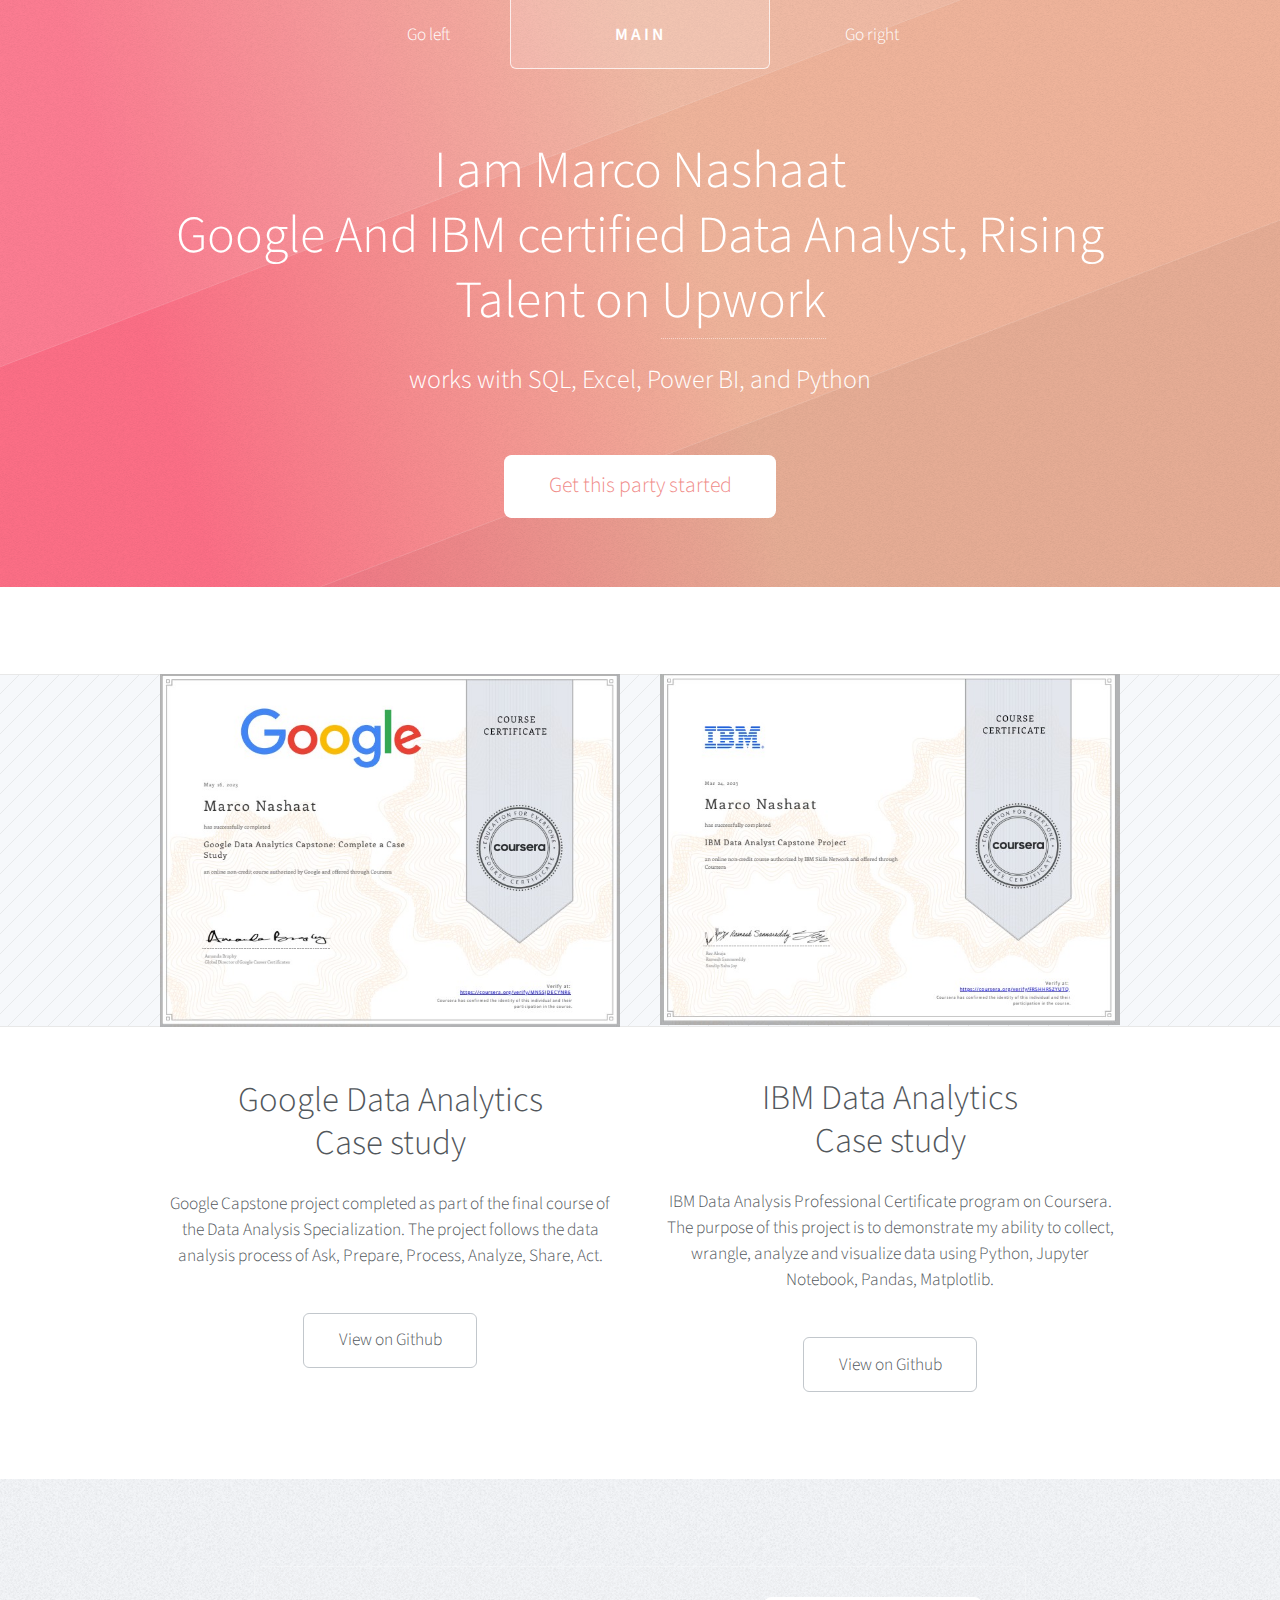
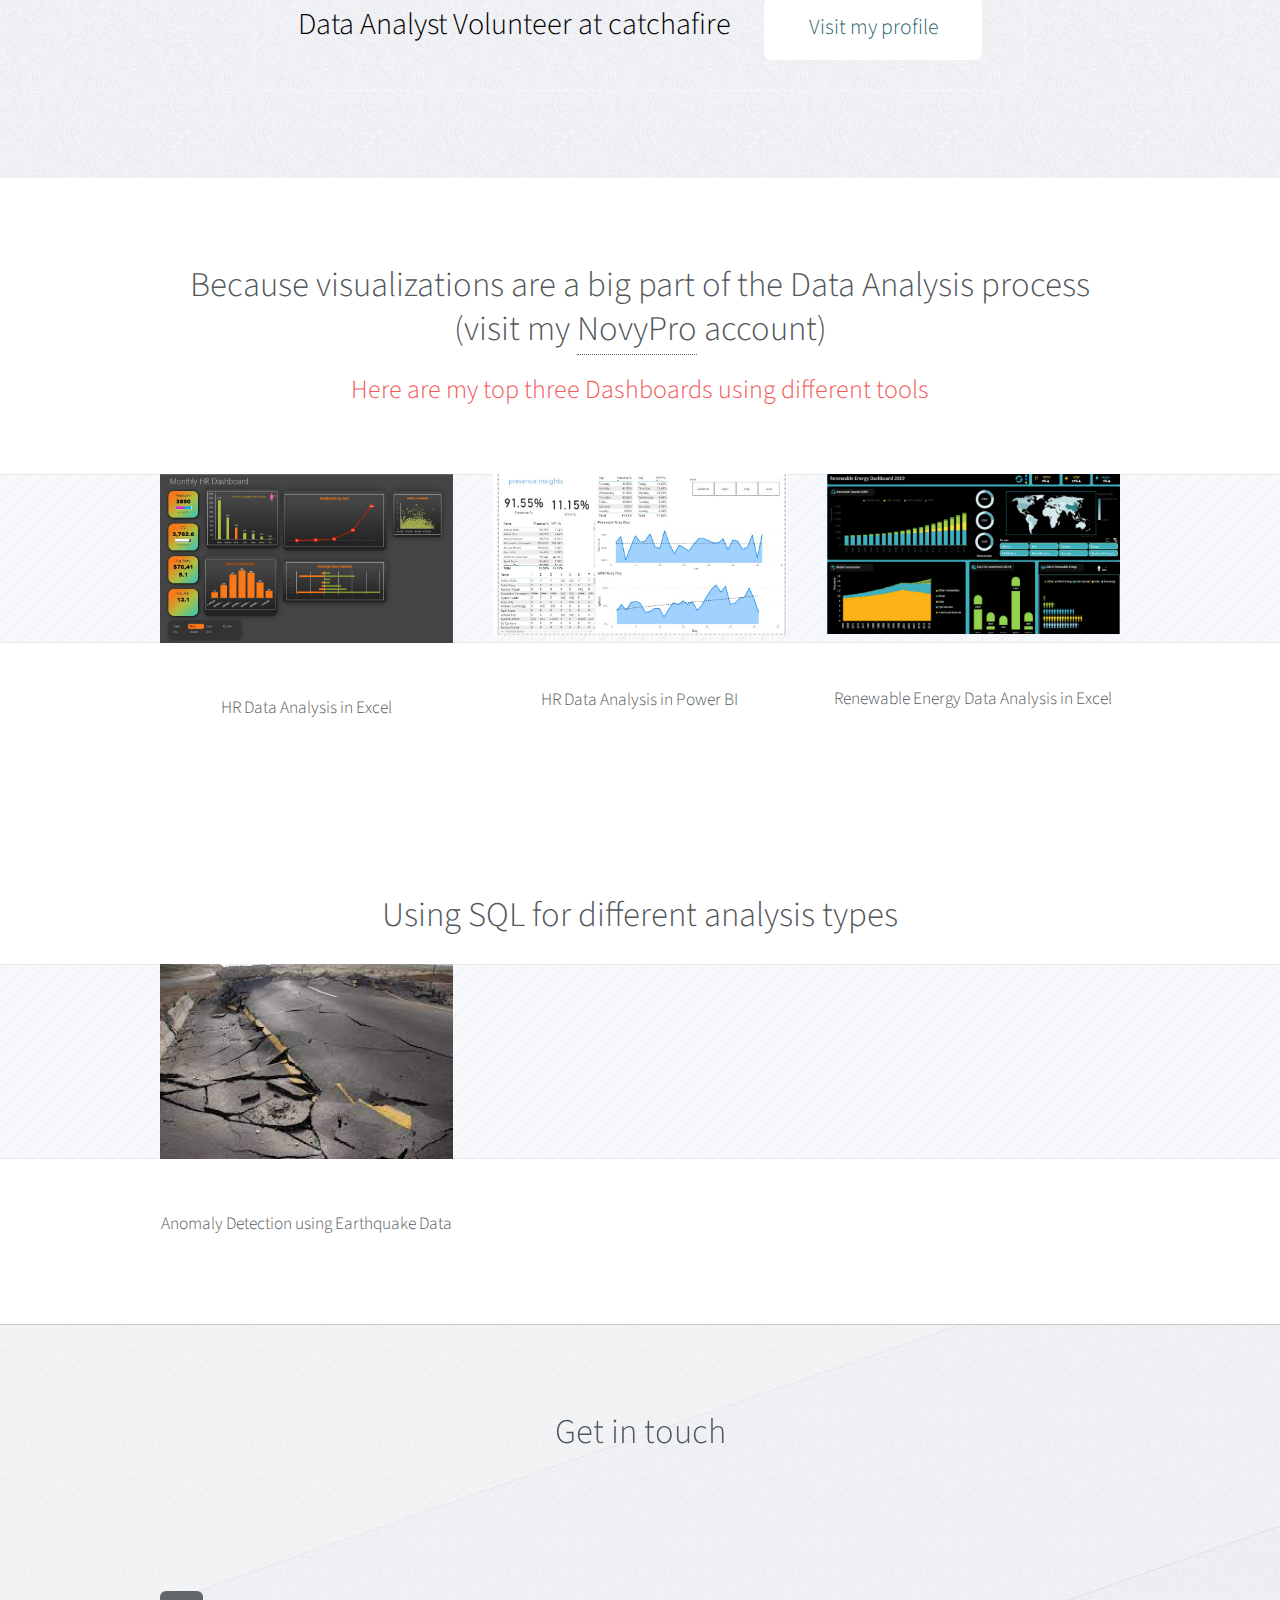
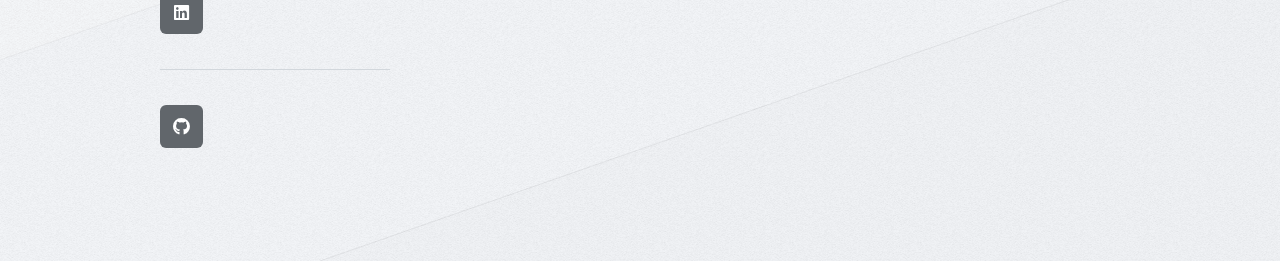
==== commit a43281c7: "Update index.html" ====
--- a/index.html
+++ b/index.html
@@ -67,9 +67,9 @@
 							<header>
 								<h2>I am Marco Nashaat
 								<br />
-								Google And IBM certified Data Analyst </h2>
+								Google And IBM certified Data Analyst, Rising Talent on <a href="https://www.upwork.com/freelancers/~010814683fb7cf637d" target="_blank" >Upwork</a> </h2>
 							</header>
-							<p>works with SQL, Excel, Power BI, Tablue, Python, and R
+							<p>works with SQL, Excel, Power BI, and Python
 							<br />
 							</p>
 							<ul class="actions">
@@ -153,7 +153,40 @@
 						</ul> -->
 					</section>
 				</div>
-
+			
+			<!-- Features 2 -->
+				<div class="wrapper">
+					<section class="container">
+						<header class="major">
+							<h2>Using SQL for different analysis types</h2>
+							
+						</header>
+						<div class="row features">
+							<section class="col-4 col-12-narrower feature">
+								<div class="image-wrapper first">
+									<a href="https://github.com/MarcoNashaat/earthquakes-SQL-anomaly-detection" target="_blank" class="image featured"><img src="[data-uri]" alt="" /></a>
+								</div>
+								<p>Anomaly Detection using Earthquake Data</p>
+							</section>
+							<section class="col-4 col-12-narrower feature">
+								<div class="image-wrapper">
+									<a href="https://github.com/MarcoNashaat/mobile-app-SQL-experiment-analysis" target="_blank" class="image featured"><img src="https://blog.webhopers.com/wp-content/uploads/2022/04/Top-Mobile-App-Development-Companies-in-Kerala.jpeg" alt="" /></a>
+								</div>
+								<p>A/B Testing using mobile app data</p>
+							</section>
+							<section class="col-4 col-12-narrower feature">
+								<div class="image-wrapper">
+									<a href="https://github.com/MarcoNashaat/COVID_SQL_QUERY" target="_blank" class="image featured"><img src="https://www.paho.org/sites/default/files/styles/max_650x650/public/2023-08/covid-19-variants.jpg?itok=JKcghHBr" alt="" /></a>
+								</div>
+								<p>Exploratory Analysis using Covid-19 Data</p>
+							</section>
+						</div>
+						<!-- <ul class="actions major">
+							<li><a href="#" class="button">Elevate my awareness</a></li>
+						</ul> -->
+					</section>
+				</div>
+			
 			<!-- Footer -->
 				<div id="footer-wrapper">
 					<div id="footer" class="container">
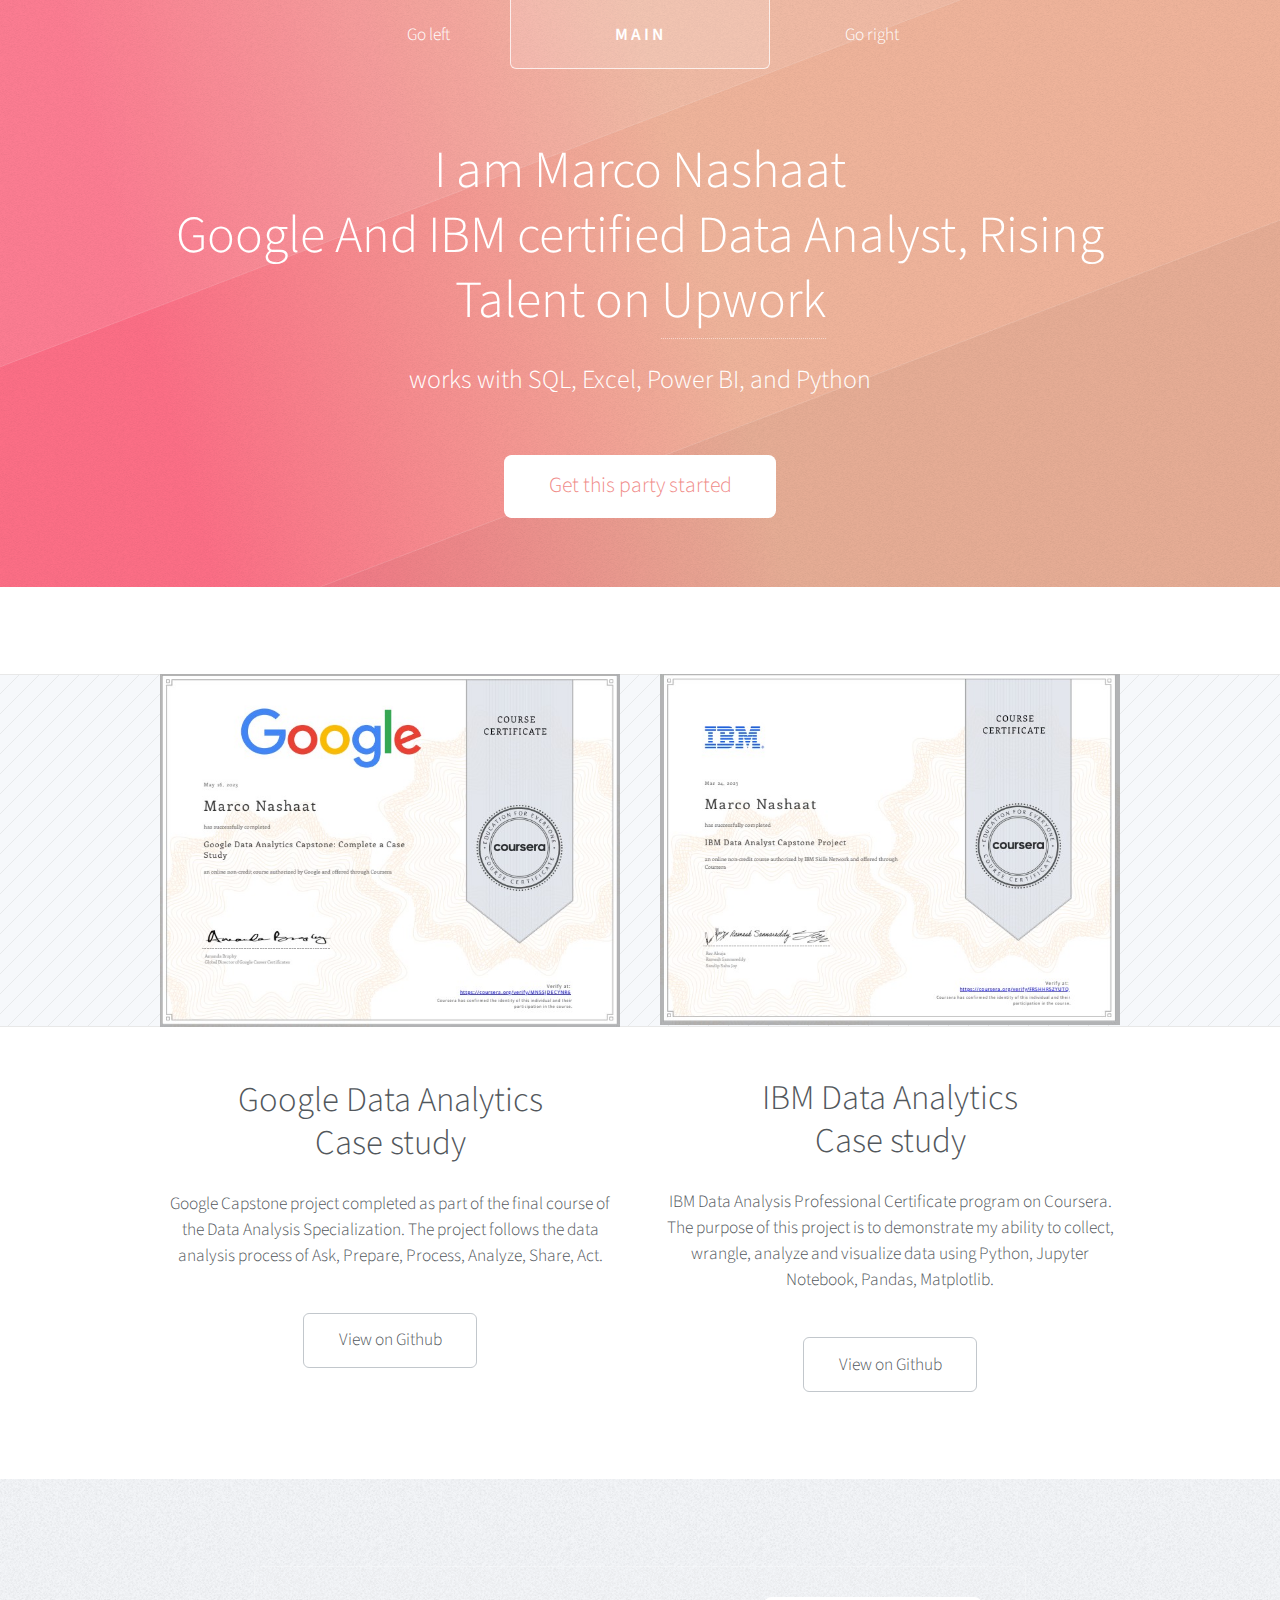
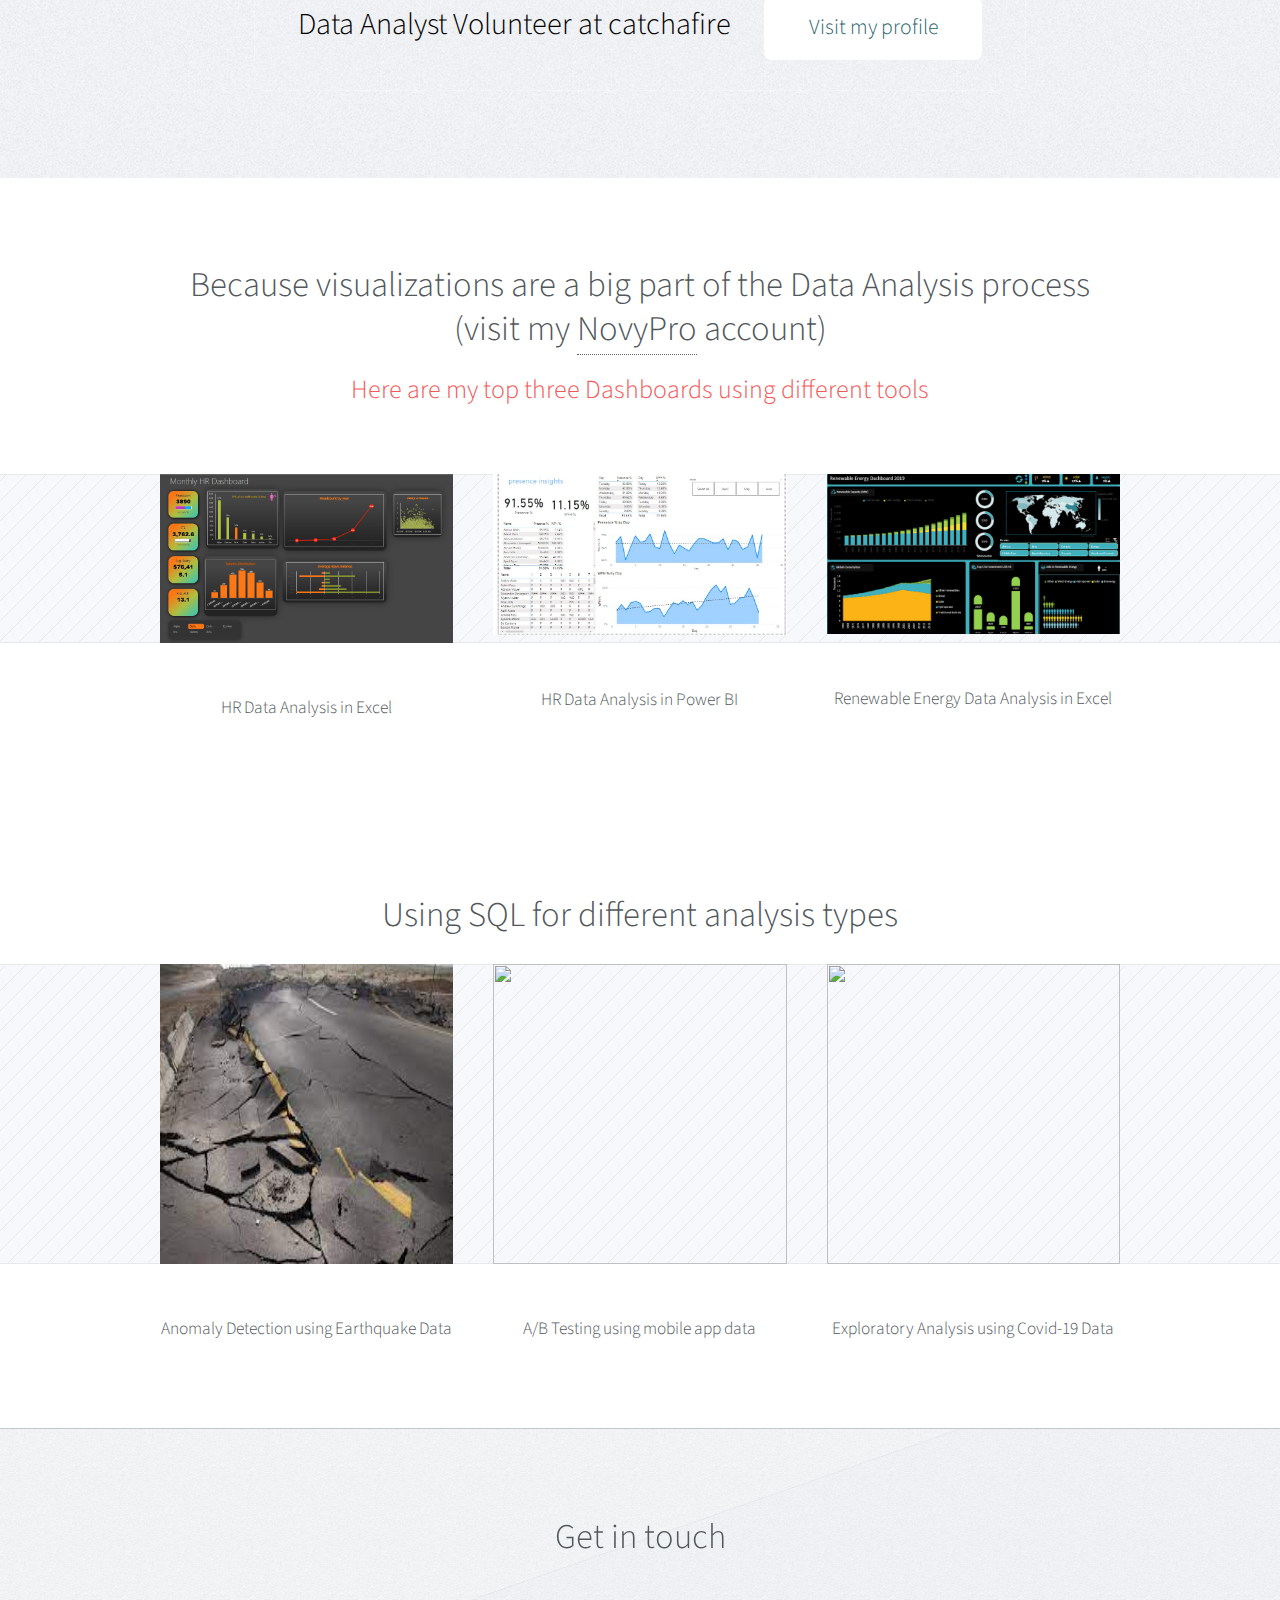
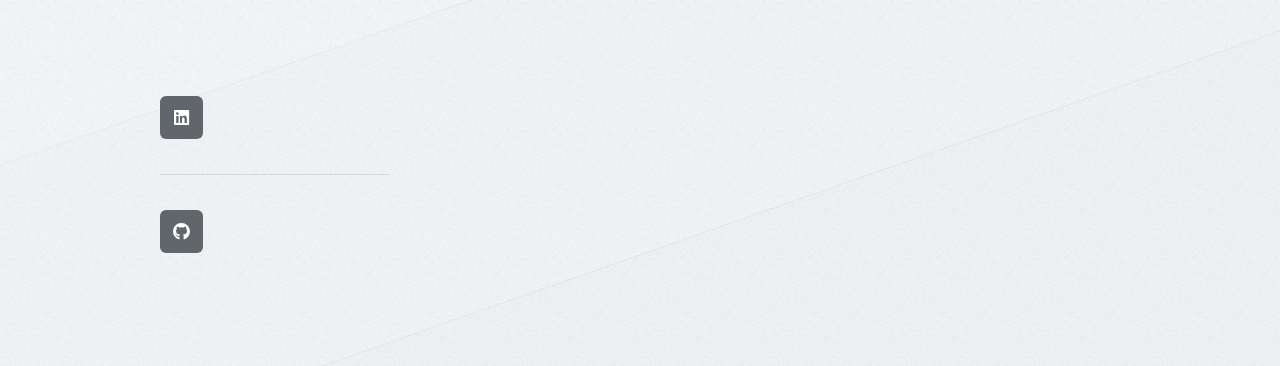
==== commit a10b3f1f: "Update index.html" ====
--- a/index.html
+++ b/index.html
@@ -164,19 +164,19 @@
 						<div class="row features">
 							<section class="col-4 col-12-narrower feature">
 								<div class="image-wrapper first">
-									<a href="https://github.com/MarcoNashaat/earthquakes-SQL-anomaly-detection" target="_blank" class="image featured"><img src="[data-uri]" alt="" /></a>
+									<a href="https://github.com/MarcoNashaat/earthquakes-SQL-anomaly-detection" target="_blank" class="image featured"><img src="[data-uri]" alt="" height="300"/></a>
 								</div>
 								<p>Anomaly Detection using Earthquake Data</p>
 							</section>
 							<section class="col-4 col-12-narrower feature">
 								<div class="image-wrapper">
-									<a href="https://github.com/MarcoNashaat/mobile-app-SQL-experiment-analysis" target="_blank" class="image featured"><img src="https://blog.webhopers.com/wp-content/uploads/2022/04/Top-Mobile-App-Development-Companies-in-Kerala.jpeg" alt="" /></a>
+									<a href="https://github.com/MarcoNashaat/mobile-app-SQL-experiment-analysis" target="_blank" class="image featured"><img src="https://blog.webhopers.com/wp-content/uploads/2022/04/Top-Mobile-App-Development-Companies-in-Kerala.jpeg" alt="" height="300" /></a>
 								</div>
 								<p>A/B Testing using mobile app data</p>
 							</section>
 							<section class="col-4 col-12-narrower feature">
 								<div class="image-wrapper">
-									<a href="https://github.com/MarcoNashaat/COVID_SQL_QUERY" target="_blank" class="image featured"><img src="https://www.paho.org/sites/default/files/styles/max_650x650/public/2023-08/covid-19-variants.jpg?itok=JKcghHBr" alt="" /></a>
+									<a href="https://github.com/MarcoNashaat/COVID_SQL_QUERY" target="_blank" class="image featured"><img src="https://www.paho.org/sites/default/files/styles/max_650x650/public/2023-08/covid-19-variants.jpg?itok=JKcghHBr" alt="" height="300"/></a>
 								</div>
 								<p>Exploratory Analysis using Covid-19 Data</p>
 							</section>
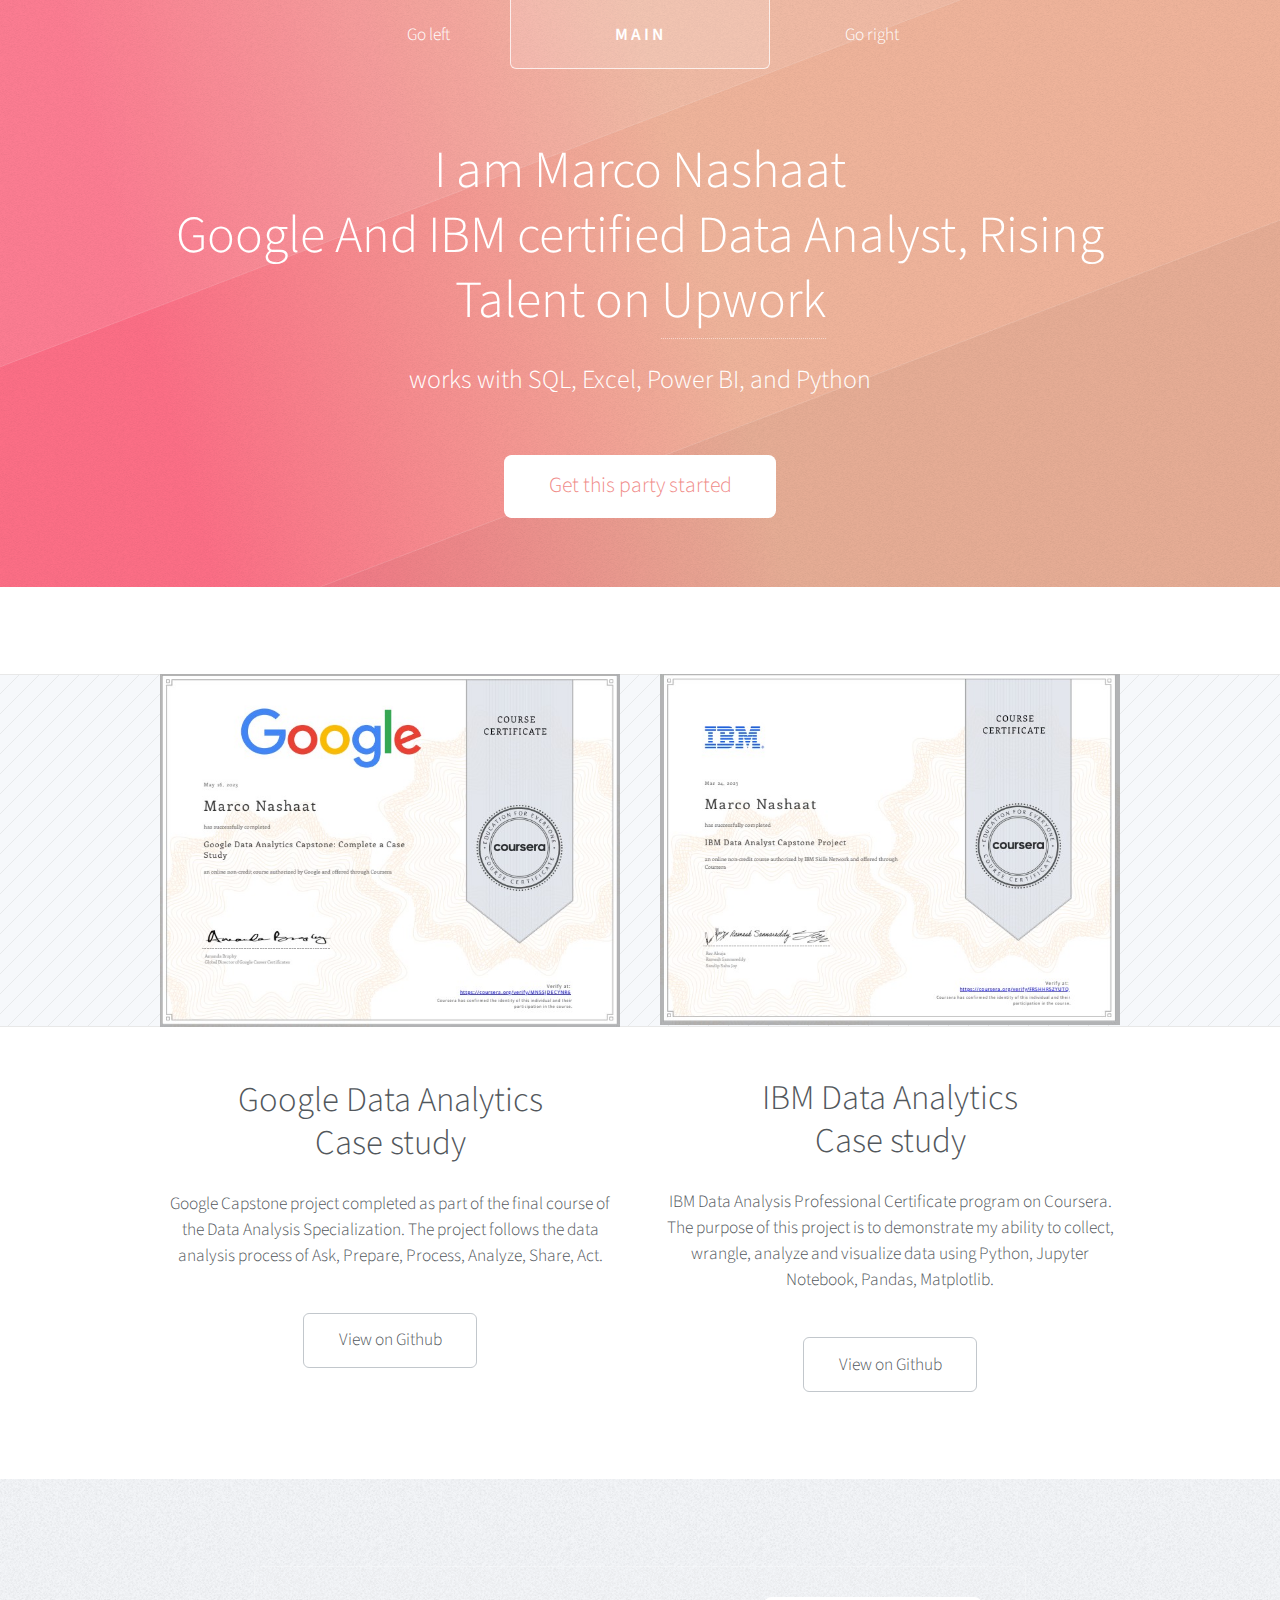
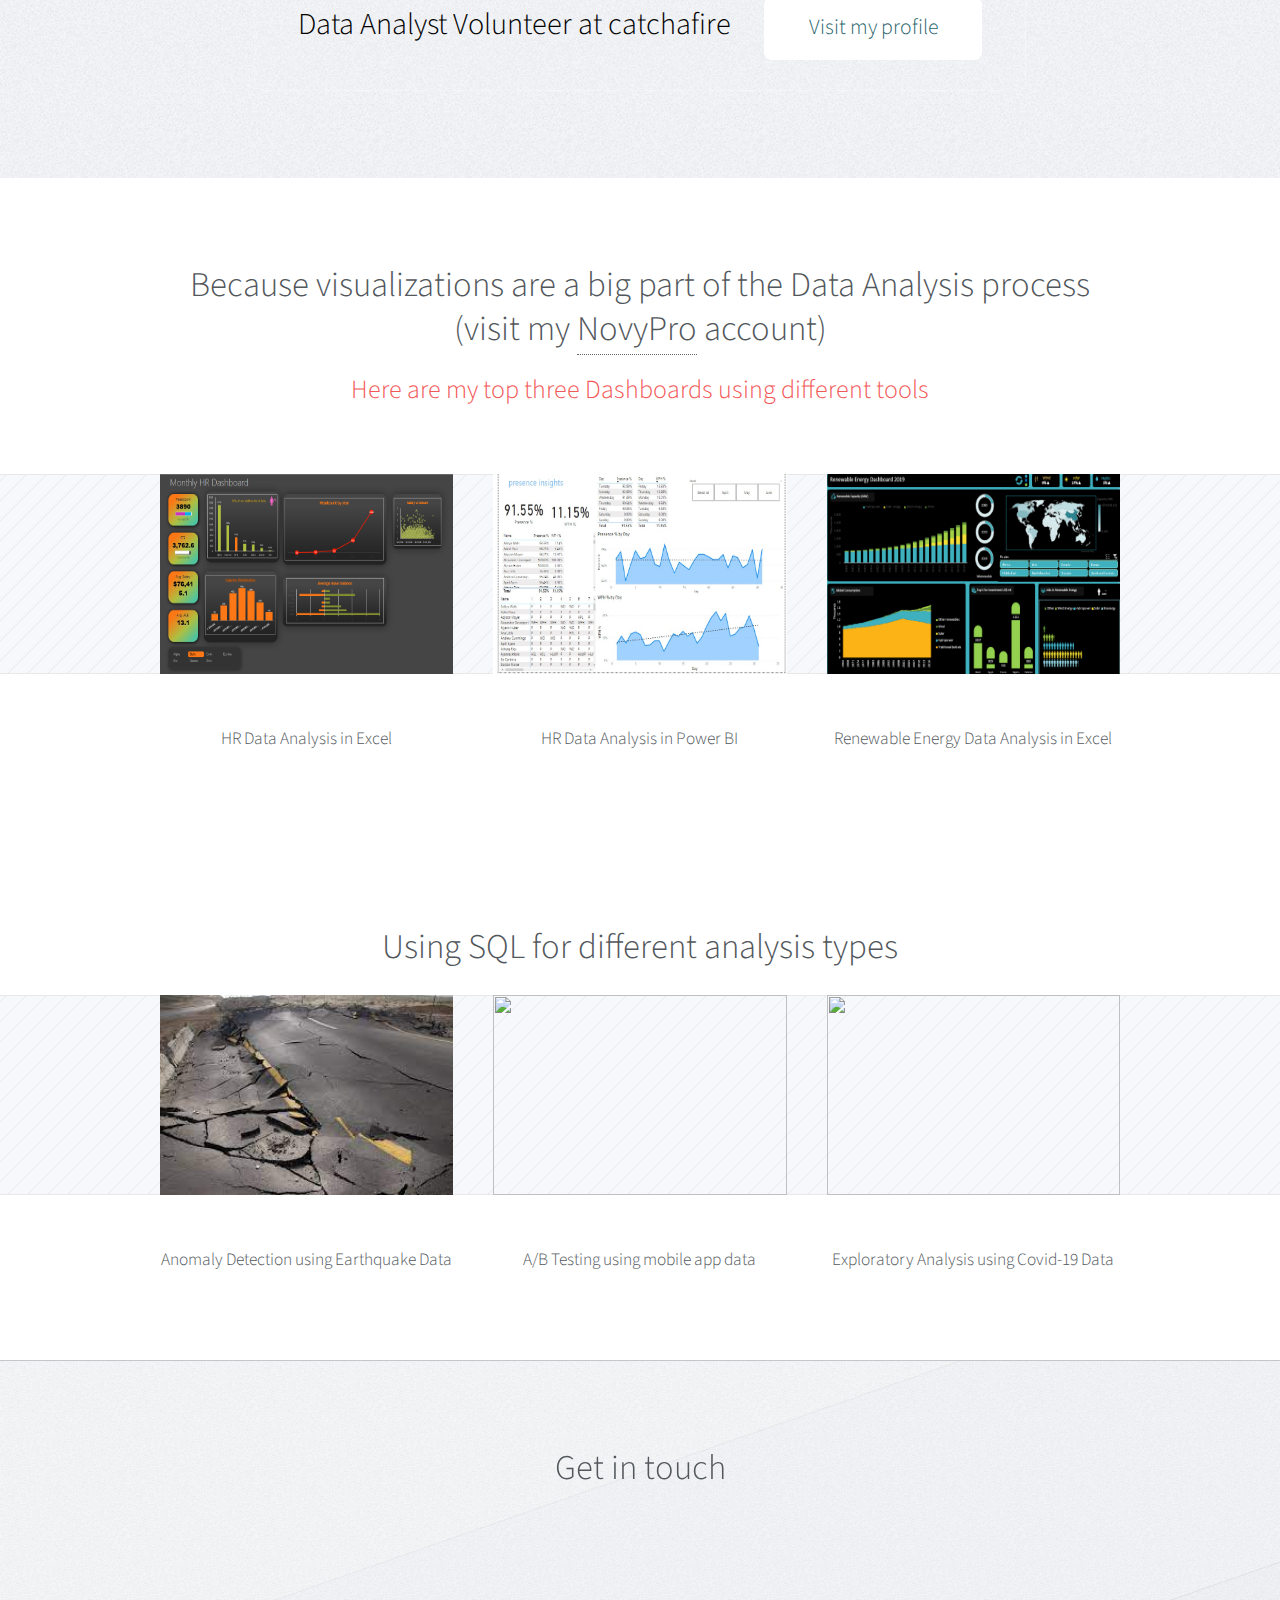
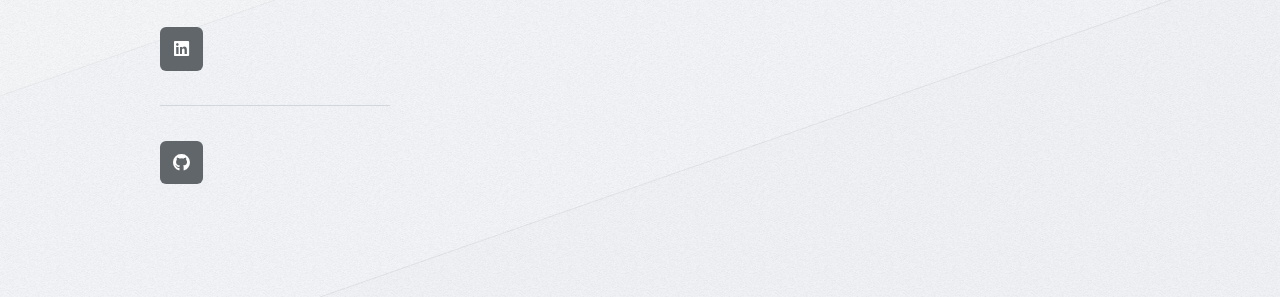
==== commit 3ae0718e: "Update index.html" ====
--- a/index.html
+++ b/index.html
@@ -131,19 +131,19 @@
 						<div class="row features">
 							<section class="col-4 col-12-narrower feature">
 								<div class="image-wrapper first">
-									<a href="https://github.com/MarcoNashaat/hr-dashboard/tree/main" target="_blank" class="image featured"><img src="images/1.png" alt="" /></a>
+									<a href="https://github.com/MarcoNashaat/hr-dashboard/tree/main" target="_blank" class="image featured"><img src="images/1.png" alt="" height="200"/></a>
 								</div>
 								<p>HR Data Analysis in Excel</p>
 							</section>
 							<section class="col-4 col-12-narrower feature">
 								<div class="image-wrapper">
-									<a href="https://github.com/MarcoNashaat/HR-Dashboard-power-bi/tree/main" target="_blank" class="image featured"><img src="images/5.jpg" alt="" /></a>
+									<a href="https://github.com/MarcoNashaat/HR-Dashboard-power-bi/tree/main" target="_blank" class="image featured"><img src="images/5.jpg" alt="" height="200"/></a>
 								</div>
 								<p>HR Data Analysis in Power BI</p>
 							</section>
 							<section class="col-4 col-12-narrower feature">
 								<div class="image-wrapper">
-									<a href="https://github.com/MarcoNashaat/Renewable-Energy-Dashboard" target="_blank" class="image featured"><img src="images/2.png" alt="" /></a>
+									<a href="https://github.com/MarcoNashaat/Renewable-Energy-Dashboard" target="_blank" class="image featured"><img src="images/2.png" alt="" height="200"/></a>
 								</div>
 								<p>Renewable Energy Data Analysis in Excel</p>
 							</section>
@@ -164,19 +164,19 @@
 						<div class="row features">
 							<section class="col-4 col-12-narrower feature">
 								<div class="image-wrapper first">
-									<a href="https://github.com/MarcoNashaat/earthquakes-SQL-anomaly-detection" target="_blank" class="image featured"><img src="[data-uri]" alt="" height="300"/></a>
+									<a href="https://github.com/MarcoNashaat/earthquakes-SQL-anomaly-detection" target="_blank" class="image featured"><img src="[data-uri]" alt="" height="200"/></a>
 								</div>
 								<p>Anomaly Detection using Earthquake Data</p>
 							</section>
 							<section class="col-4 col-12-narrower feature">
 								<div class="image-wrapper">
-									<a href="https://github.com/MarcoNashaat/mobile-app-SQL-experiment-analysis" target="_blank" class="image featured"><img src="https://blog.webhopers.com/wp-content/uploads/2022/04/Top-Mobile-App-Development-Companies-in-Kerala.jpeg" alt="" height="300" /></a>
+									<a href="https://github.com/MarcoNashaat/mobile-app-SQL-experiment-analysis" target="_blank" class="image featured"><img src="https://blog.webhopers.com/wp-content/uploads/2022/04/Top-Mobile-App-Development-Companies-in-Kerala.jpeg" alt="" height="200" /></a>
 								</div>
 								<p>A/B Testing using mobile app data</p>
 							</section>
 							<section class="col-4 col-12-narrower feature">
 								<div class="image-wrapper">
-									<a href="https://github.com/MarcoNashaat/COVID_SQL_QUERY" target="_blank" class="image featured"><img src="https://www.paho.org/sites/default/files/styles/max_650x650/public/2023-08/covid-19-variants.jpg?itok=JKcghHBr" alt="" height="300"/></a>
+									<a href="https://github.com/MarcoNashaat/COVID_SQL_QUERY" target="_blank" class="image featured"><img src="https://www.paho.org/sites/default/files/styles/max_650x650/public/2023-08/covid-19-variants.jpg?itok=JKcghHBr" alt="" height="200"/></a>
 								</div>
 								<p>Exploratory Analysis using Covid-19 Data</p>
 							</section>
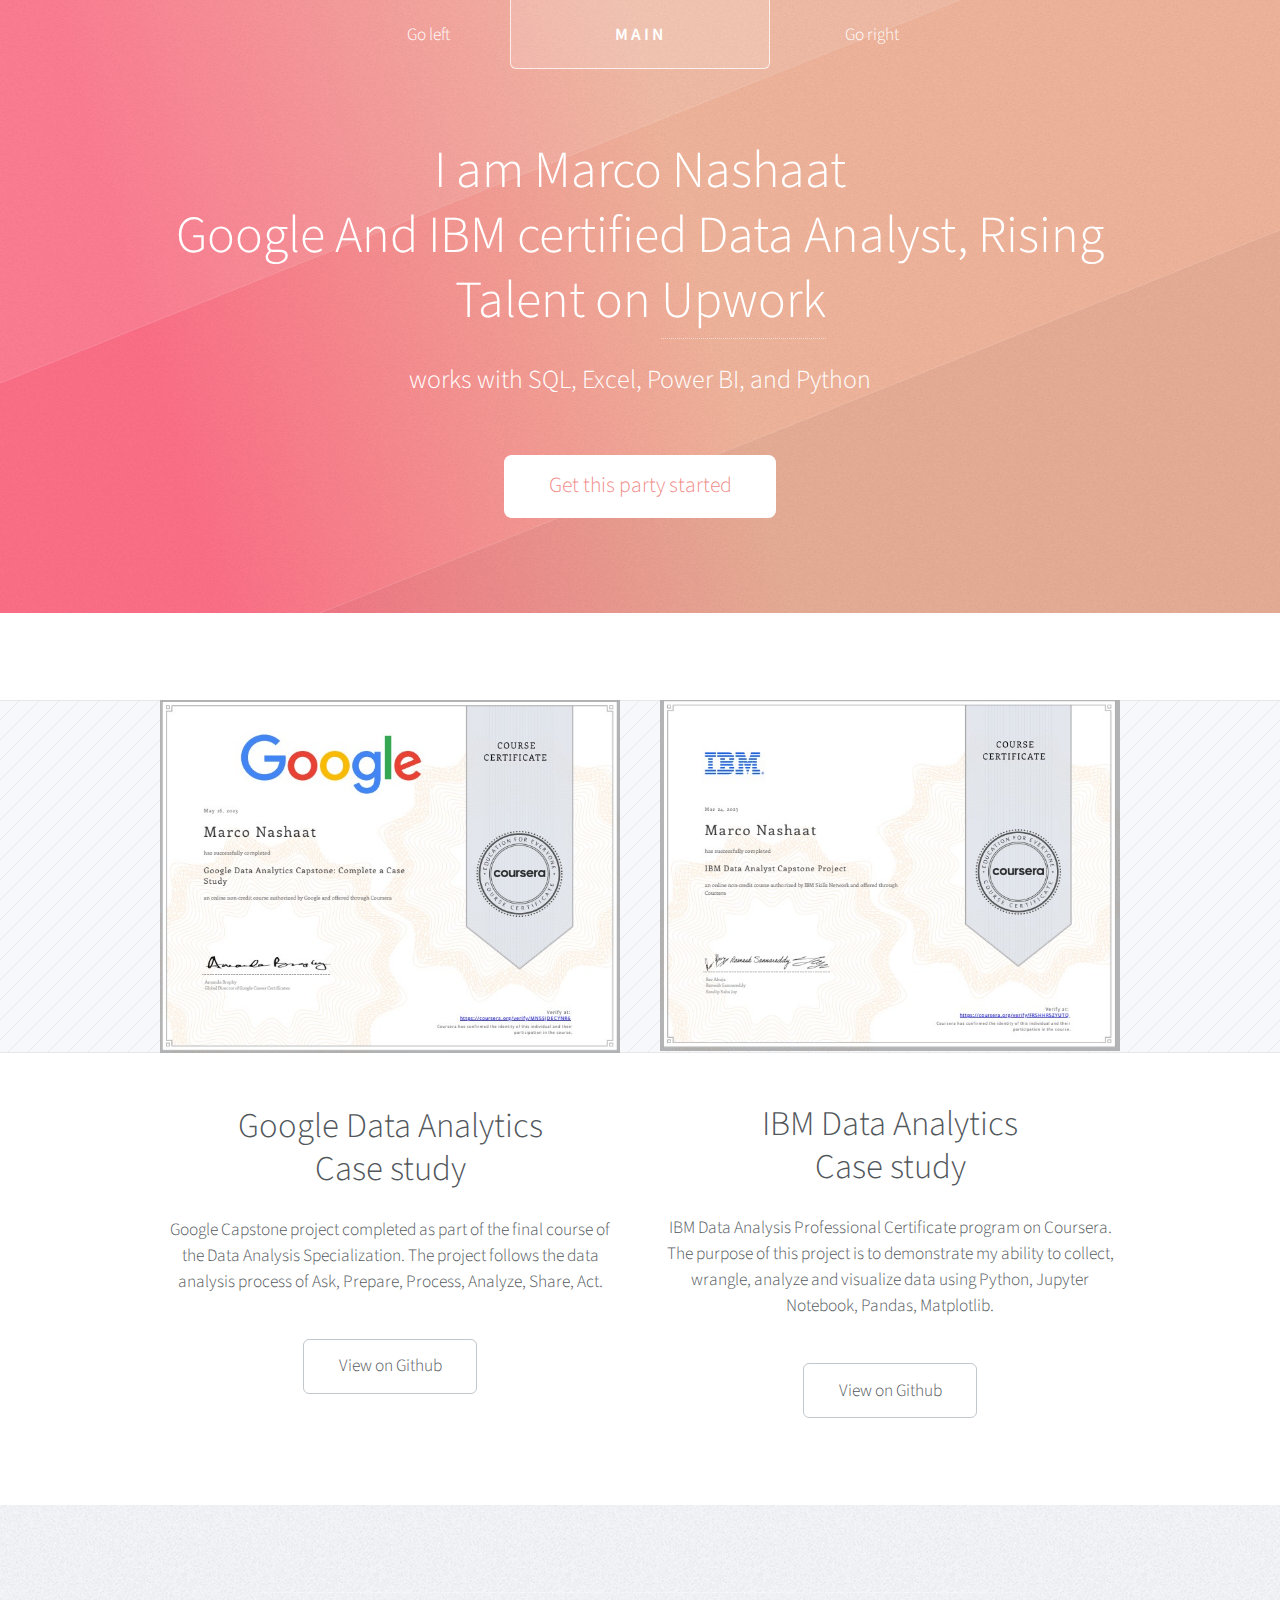
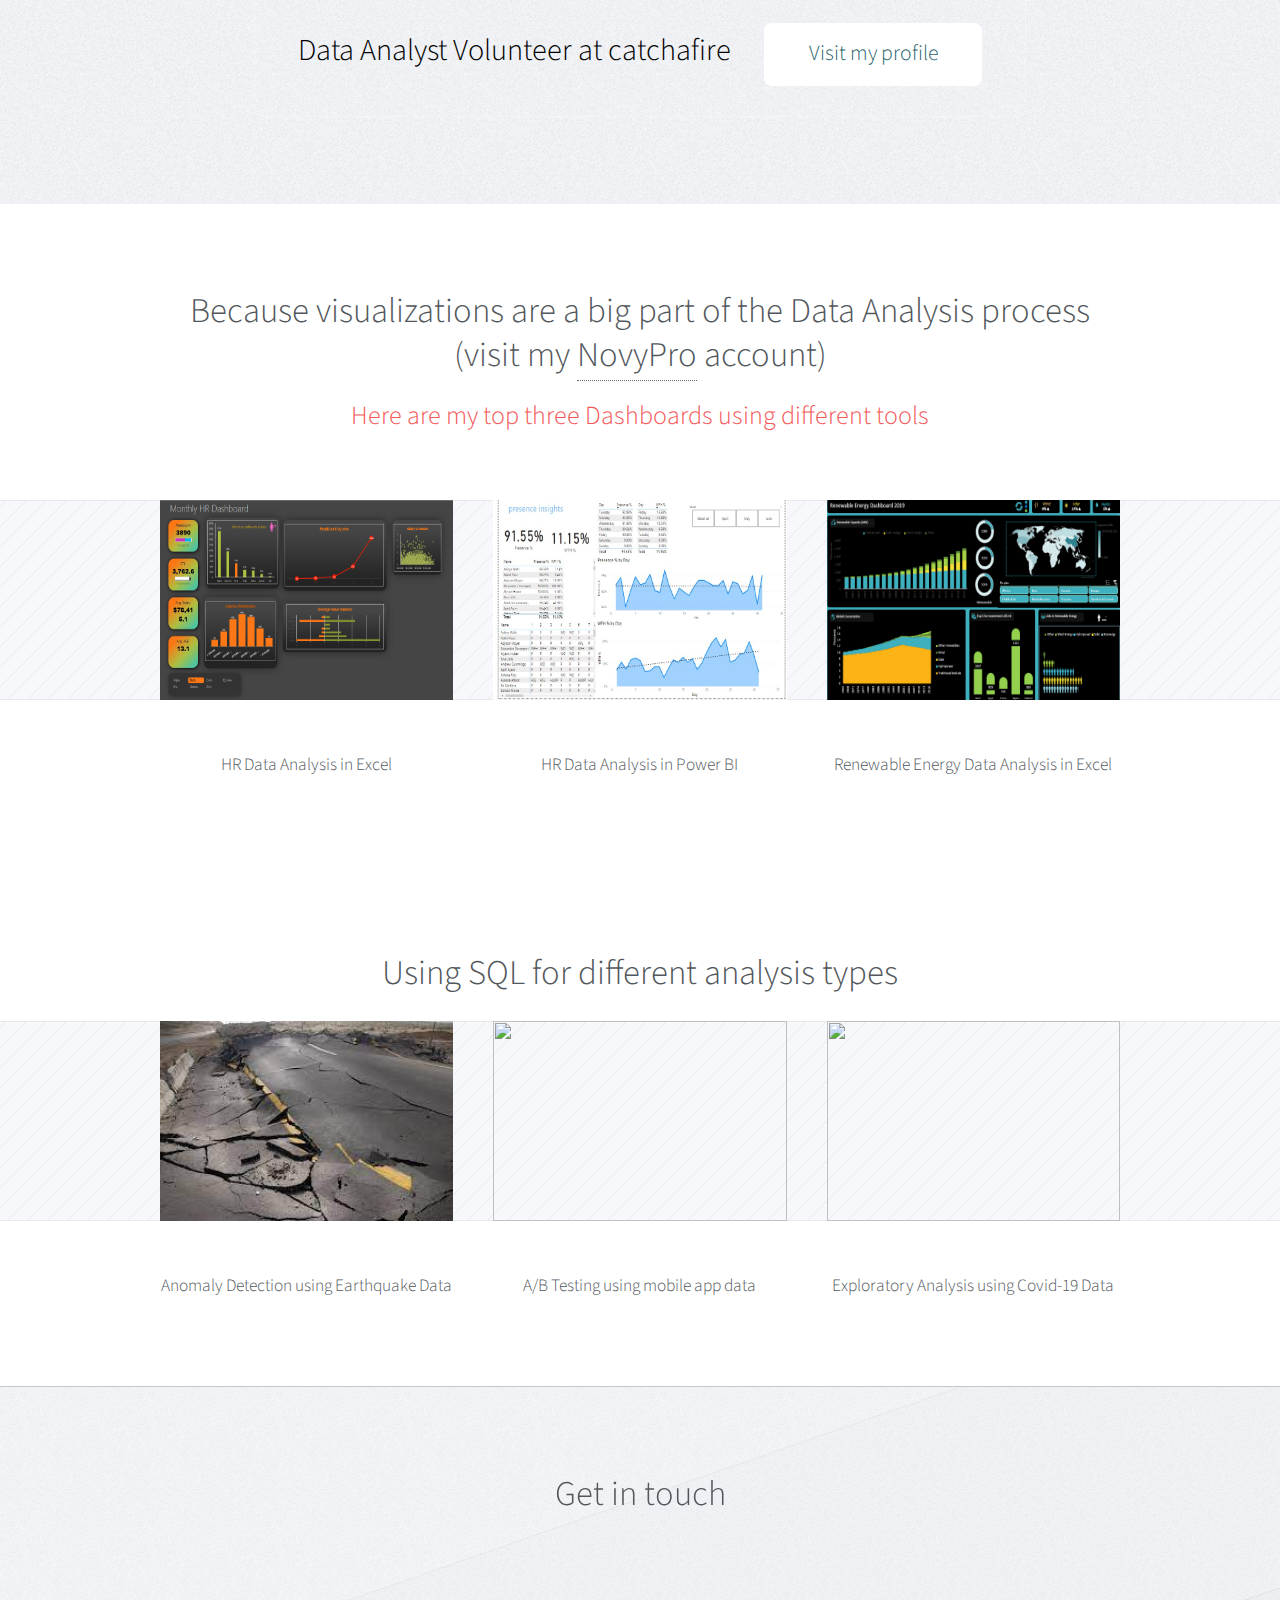
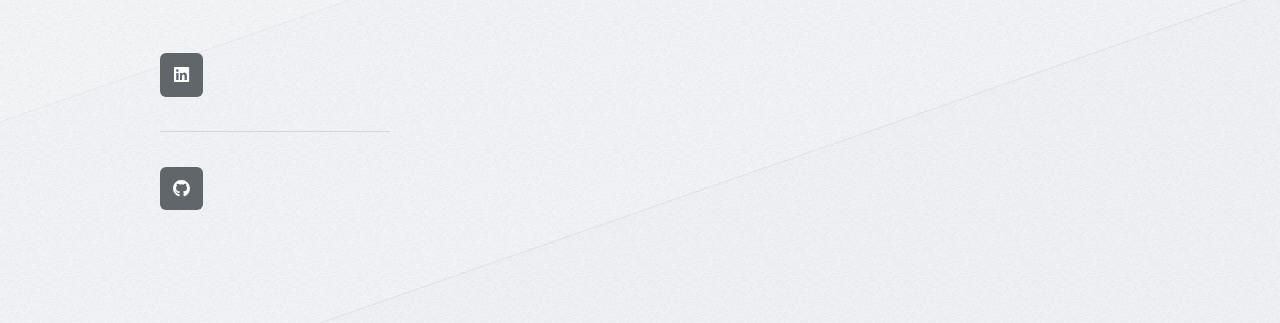
==== commit 087bfbf0: "Update index.html" ====
--- a/index.html
+++ b/index.html
@@ -76,6 +76,24 @@
 								<li><a href="#here" class="button">Get this party started</a></li>
 							</ul>
 						</section>
+					<!-- Put this code anywhere in the body of your page where you want the badge to show up. -->
+
+<div itemscope itemtype='http://schema.org/Person' class='fiverr-seller-widget' style='display: inline-block;'>
+     <a itemprop='url' href=https://www.fiverr.com/marco_z_analyst rel="nofollow" target="_blank" style='display: inline-block;'>
+        <div class='fiverr-seller-content' id='fiverr-seller-widget-content-bb2c4693-0bfe-4777-95b4-179b5e06d545' itemprop='contentURL' style='display: none;'></div>
+        <div id='fiverr-widget-seller-data' style='display: none;'>
+            <div itemprop='name' >marco_z_analyst</div>
+            <div itemscope itemtype='http://schema.org/Organization'><span itemprop='name'>Fiverr</span></div>
+            <div itemprop='jobtitle'>Seller</div>
+            <div itemprop='description'>Hello there! I'm a skilled data analyst passionate about unlocking insights from complex datasets. With certifications from IBM and Google and years of practical experience using a range of tools and technologies including Excel, Power BI, Tableau, SQL, and Python, I have the expertise to help businesses make sense of their data.
+What sets me apart is my commitment to using data for social good, having volunteered as a data analyst with Catchafire. 
+If you're ready to take your business to the next level with expert data analysis and insights, don't hesitate to reach out. Let's work together!</div>
+        </div>
+    </a>
+</div>
+
+<script id='fiverr-seller-widget-script-bb2c4693-0bfe-4777-95b4-179b5e06d545' src='https://widgets.fiverr.com/api/v1/seller/marco_z_analyst?widget_id=bb2c4693-0bfe-4777-95b4-179b5e06d545' data-config='{"category_name":"Data"}' async='true' defer='true'></script>
+
 
 				</div>
 
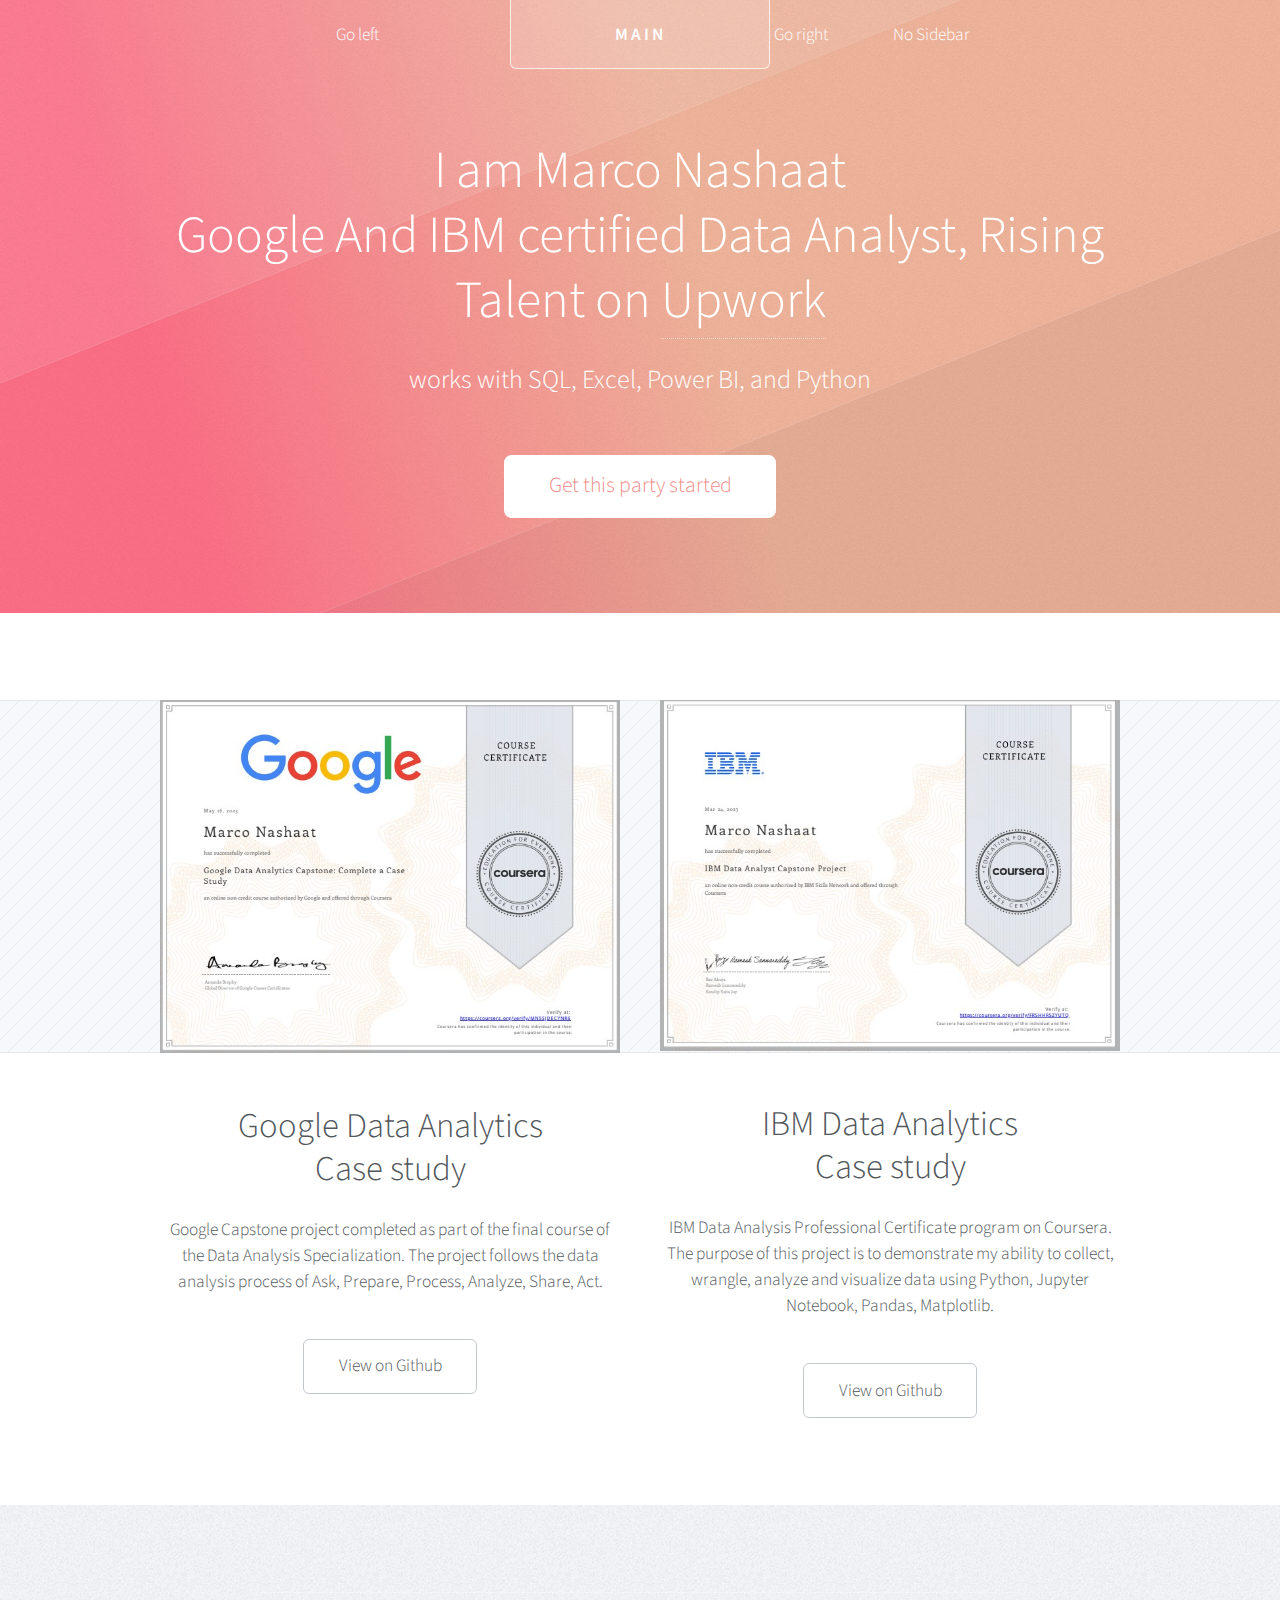
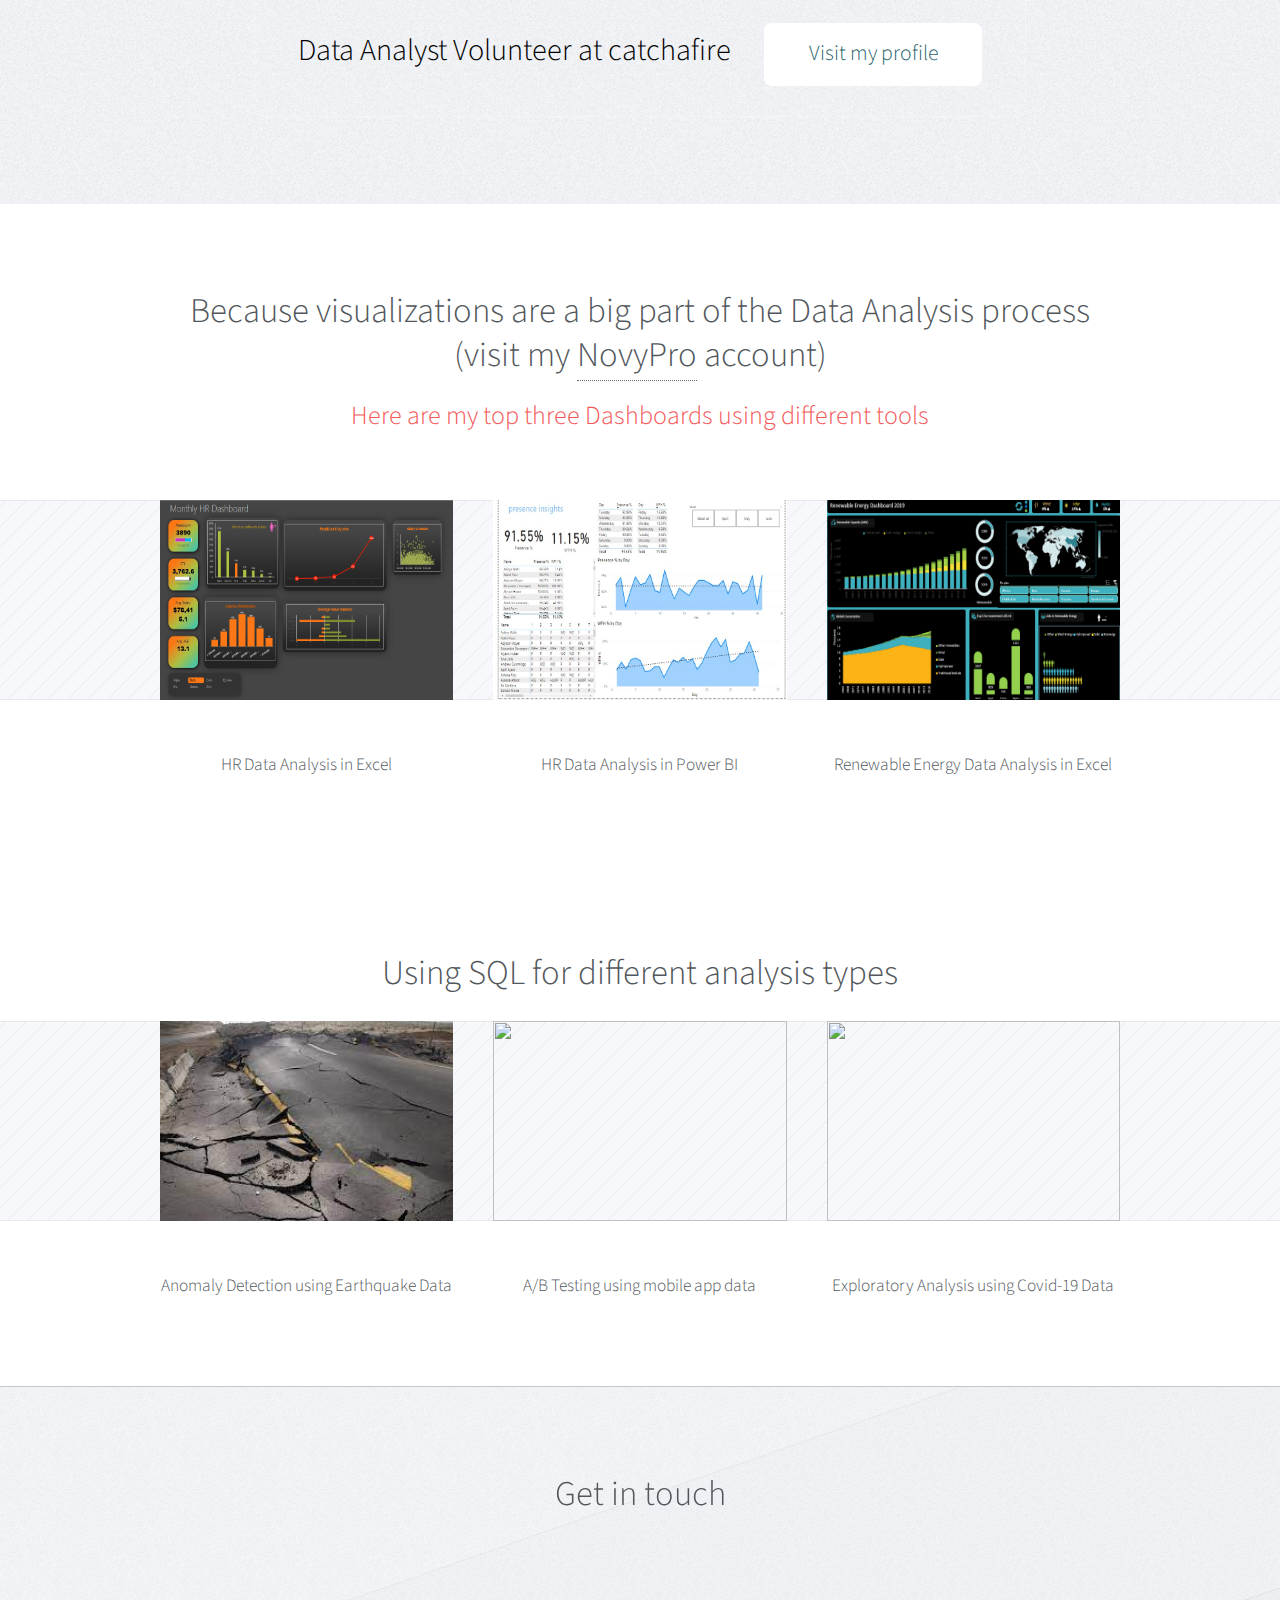
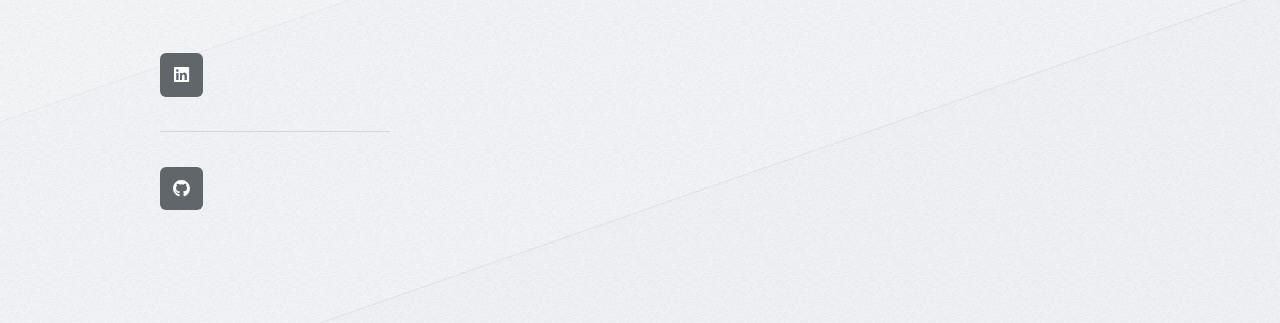
==== commit c209814c: "Update index.html" ====
--- a/index.html
+++ b/index.html
@@ -56,7 +56,7 @@
 									</li> -->
 									<li><a href="left-sidebar.html">Go left</a></li>
 									<li class="break"><a href="right-sidebar.html">Go right</a></li>
-									<!-- <li><a href="no-sidebar.html">No Sidebar</a></li> -->
+									<li><a href="no-sidebar.html">No Sidebar</a></li>
 								</ul>
 							</nav>
 
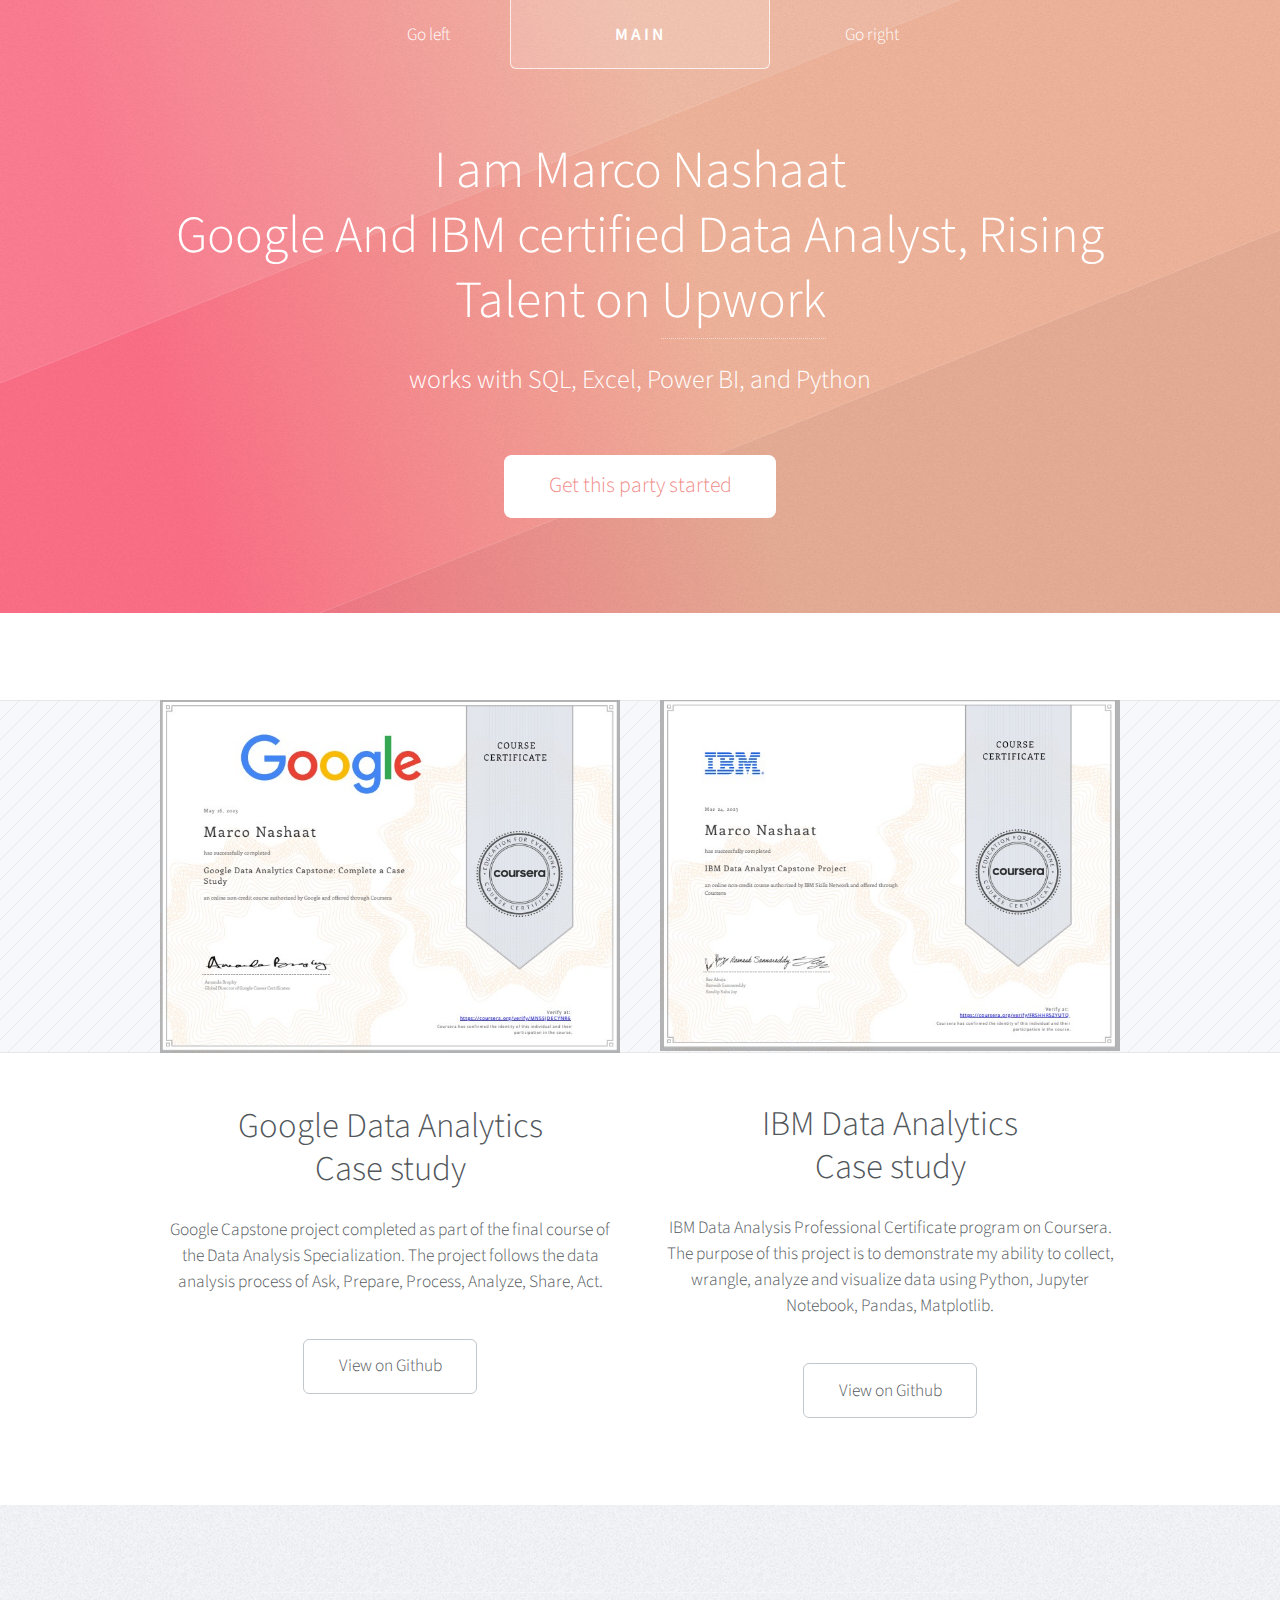
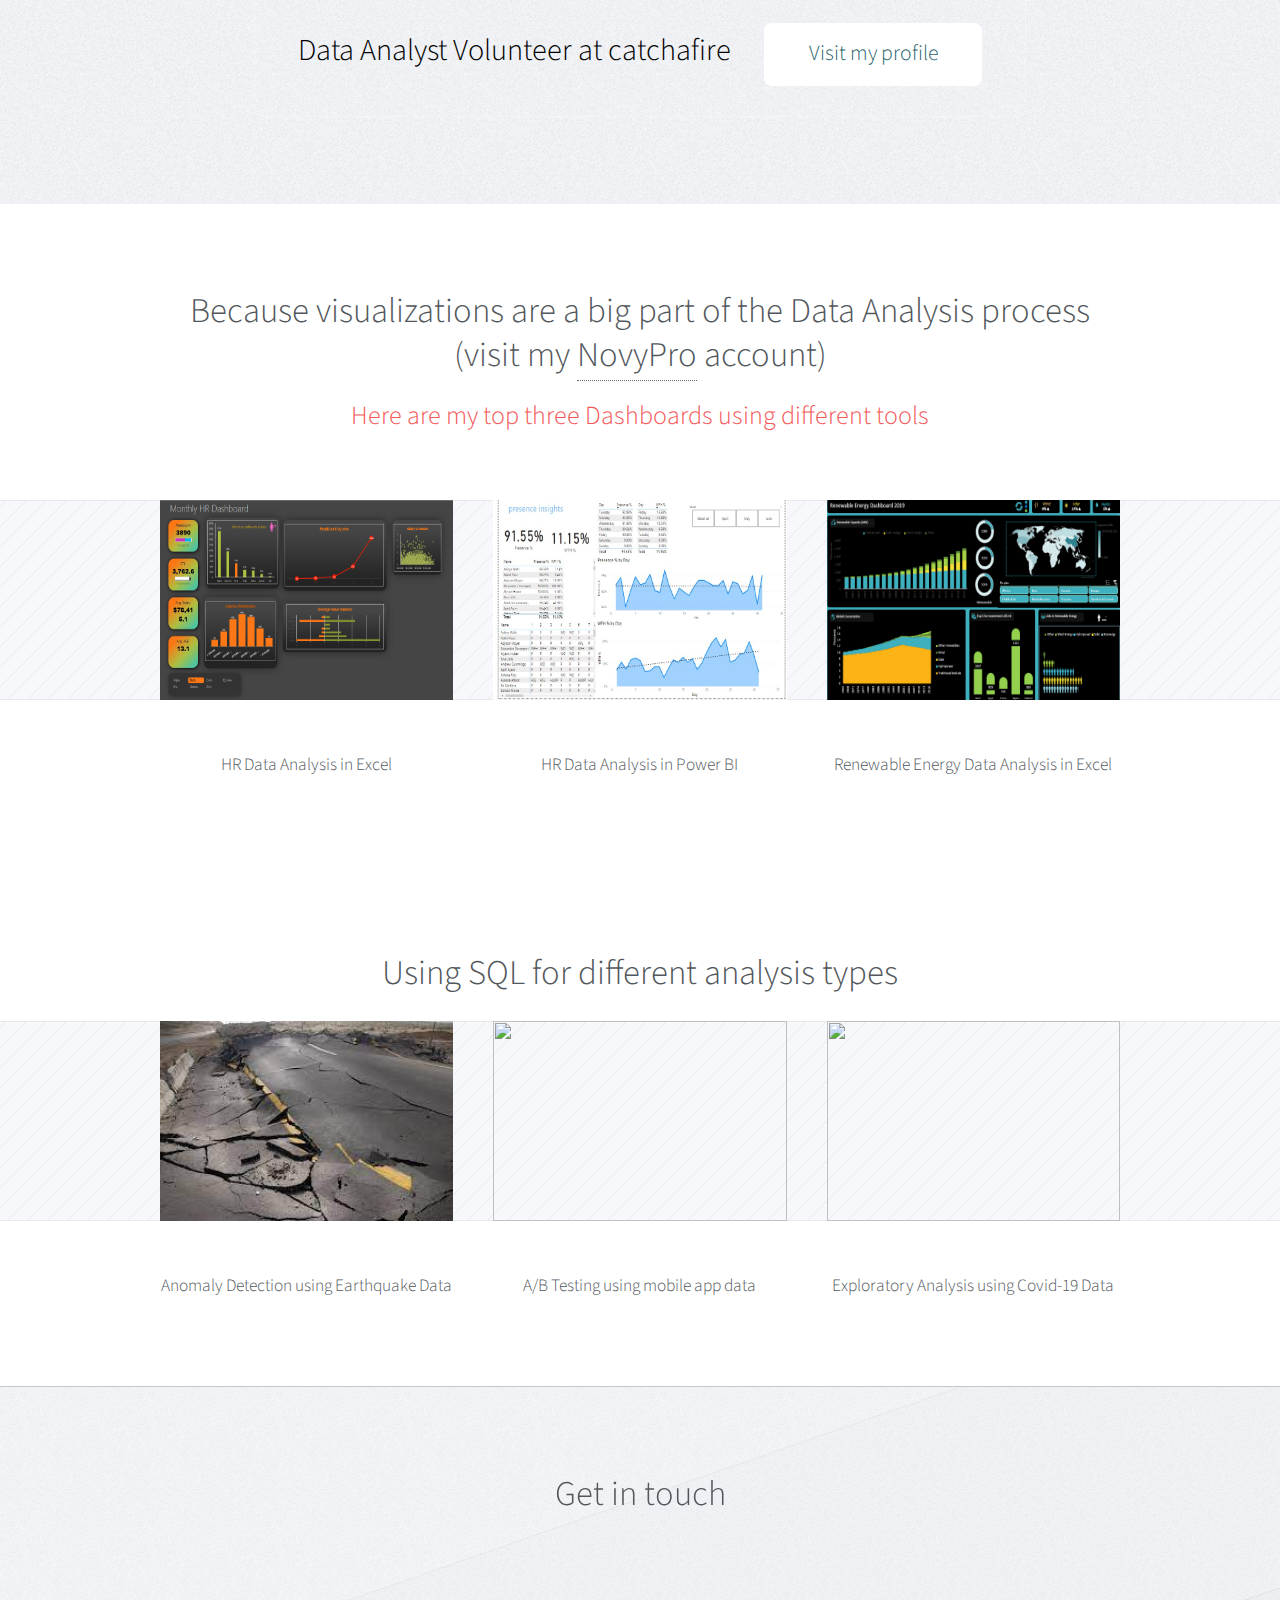
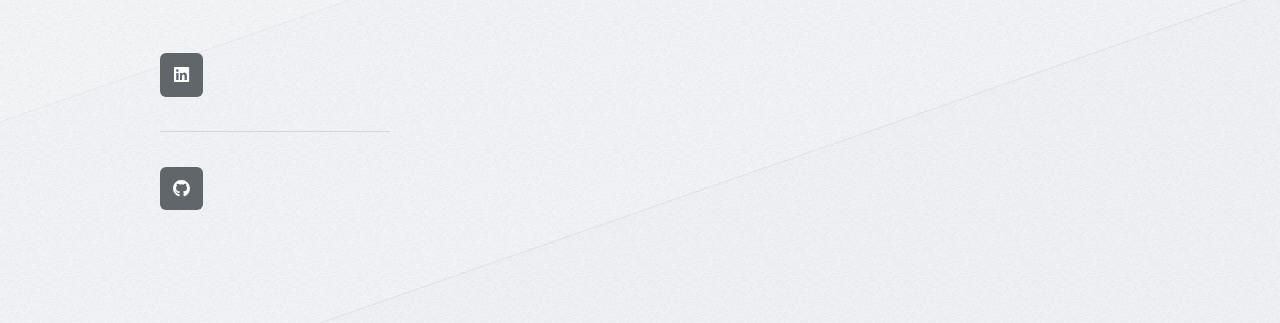
==== commit 4ac9f284: "Update index.html" ====
--- a/index.html
+++ b/index.html
@@ -56,7 +56,7 @@
 									</li> -->
 									<li><a href="left-sidebar.html">Go left</a></li>
 									<li class="break"><a href="right-sidebar.html">Go right</a></li>
-									<li><a href="no-sidebar.html">No Sidebar</a></li>
+									<!-- <li><a href="no-sidebar.html">No Sidebar</a></li> -->
 								</ul>
 							</nav>
 
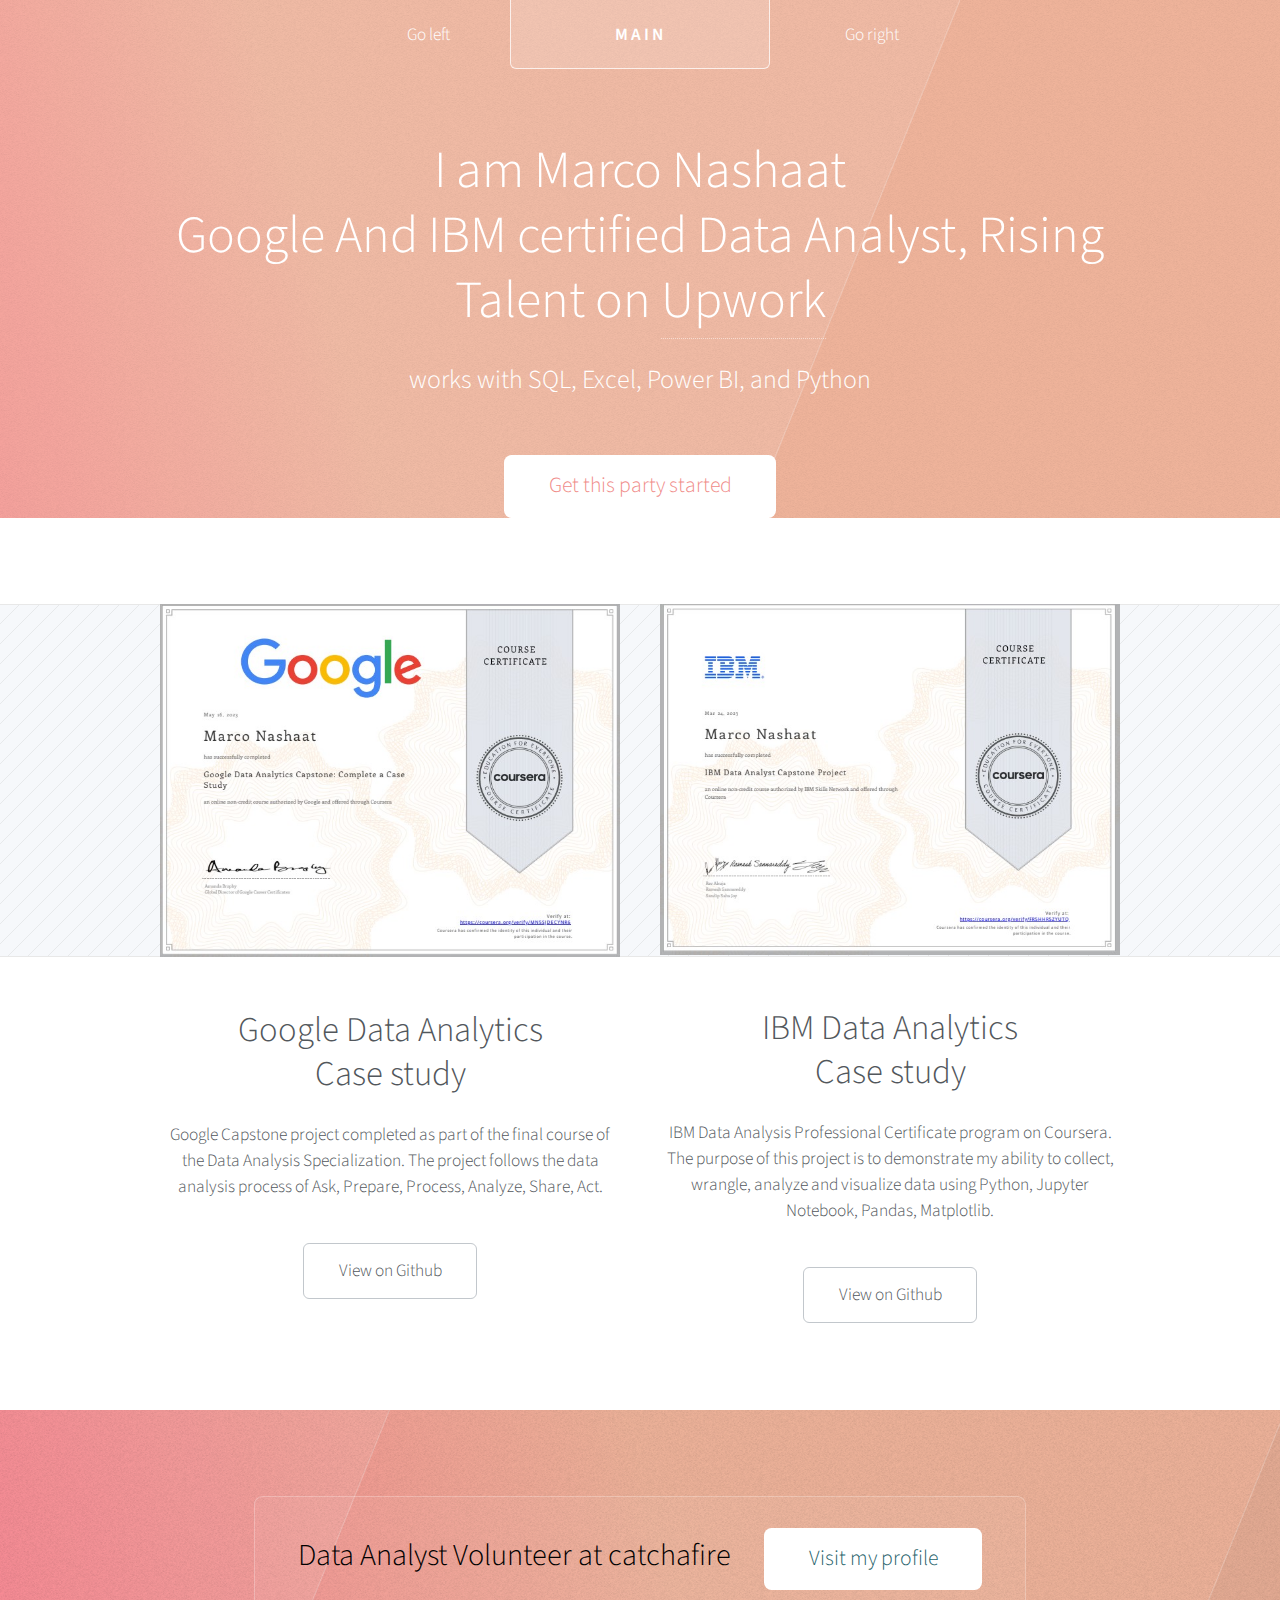
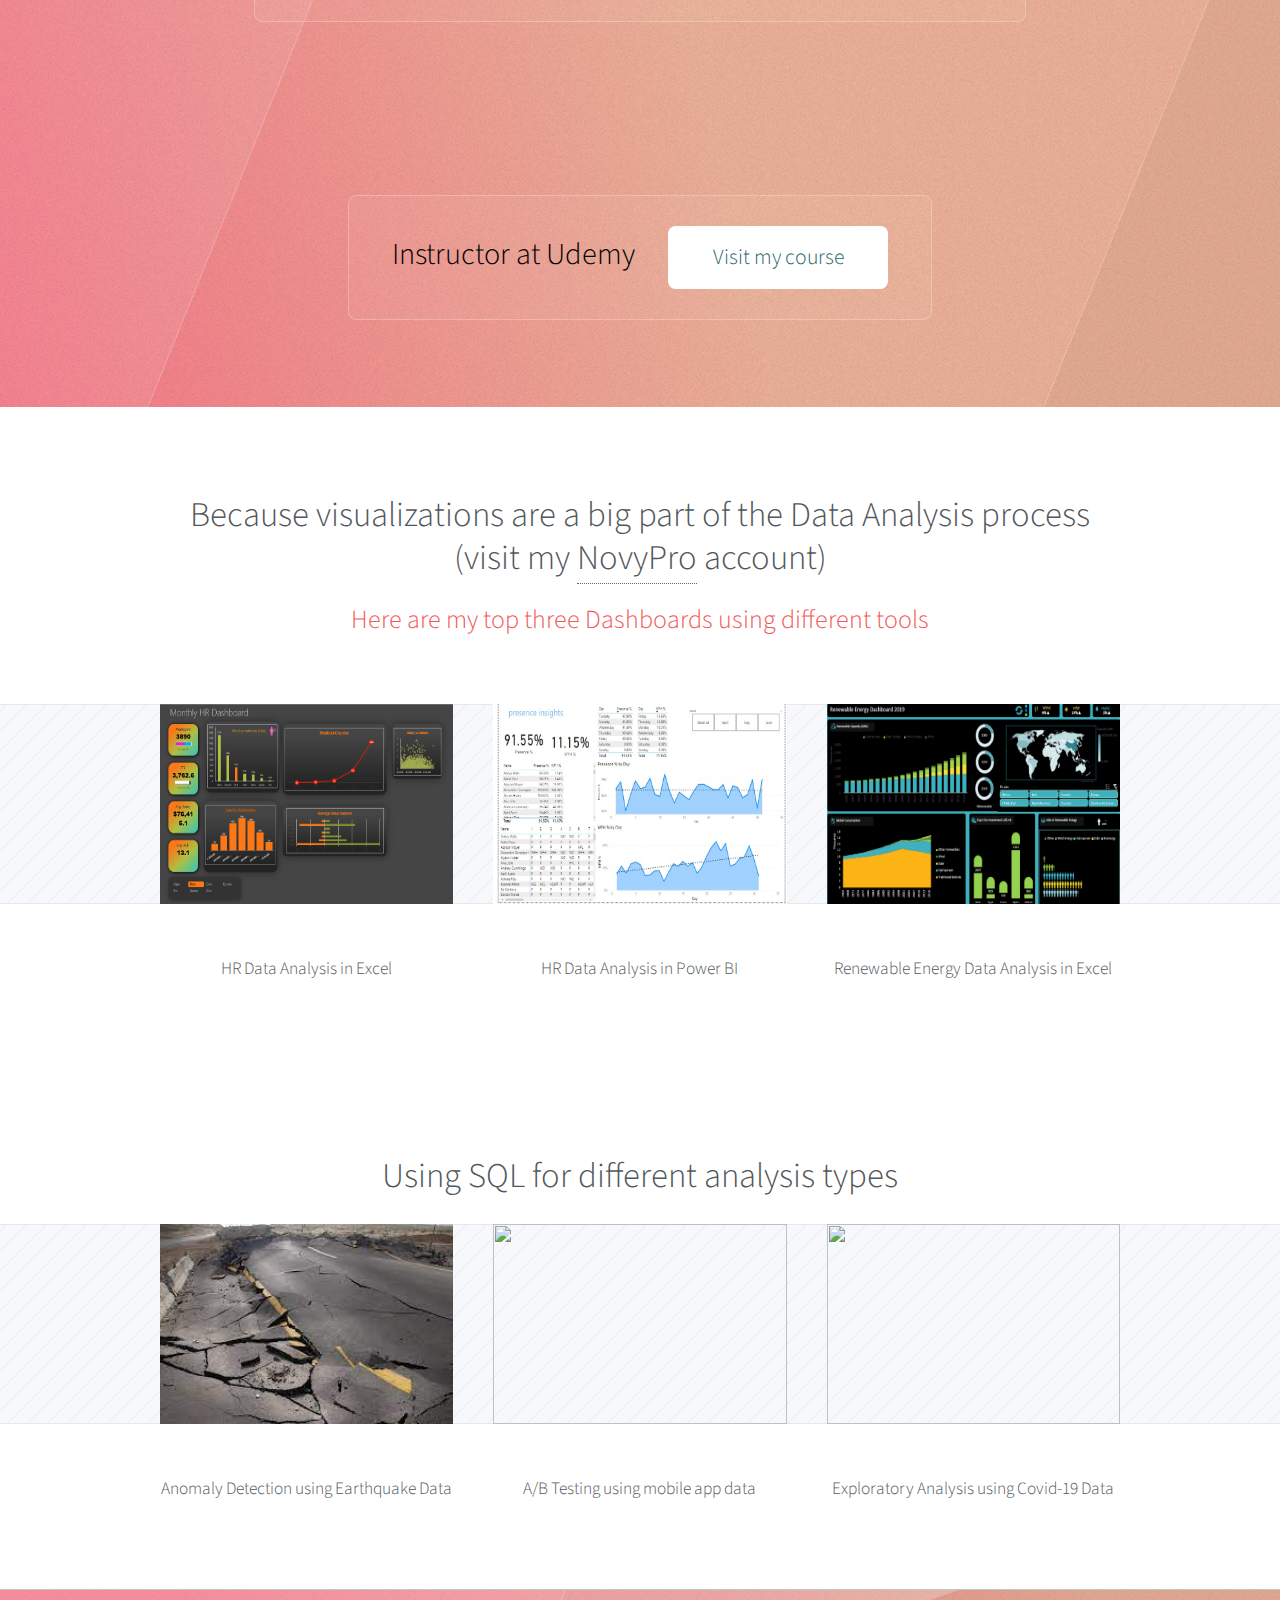
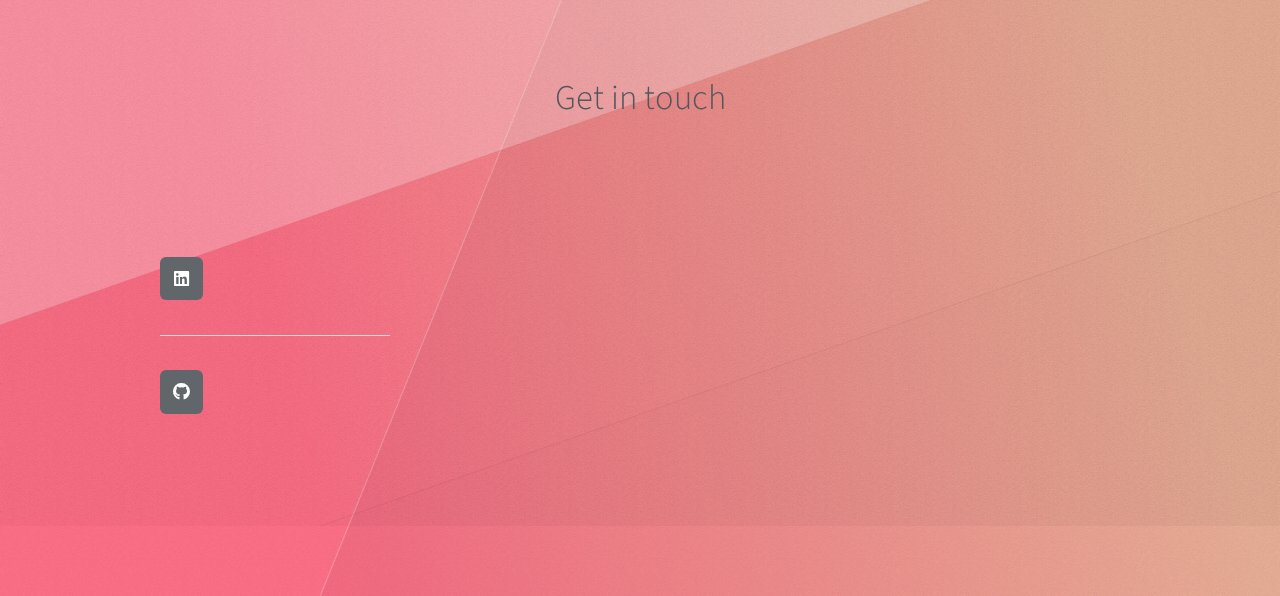
==== commit 59bf93f2: "Update index.html" ====
--- a/index.html
+++ b/index.html
@@ -78,7 +78,7 @@
 						</section>
 					<!-- Put this code anywhere in the body of your page where you want the badge to show up. -->
 
-<div itemscope itemtype='http://schema.org/Person' class='fiverr-seller-widget' style='display: inline-block;'>
+<!--<div itemscope itemtype='http://schema.org/Person' class='fiverr-seller-widget' style='display: inline-block;'>
      <a itemprop='url' href=https://www.fiverr.com/marco_z_analyst rel="nofollow" target="_blank" style='display: inline-block;'>
         <div class='fiverr-seller-content' id='fiverr-seller-widget-content-bb2c4693-0bfe-4777-95b4-179b5e06d545' itemprop='contentURL' style='display: none;'></div>
         <div id='fiverr-widget-seller-data' style='display: none;'>
@@ -95,7 +95,7 @@
 <script id='fiverr-seller-widget-script-bb2c4693-0bfe-4777-95b4-179b5e06d545' src='https://widgets.fiverr.com/api/v1/seller/marco_z_analyst?widget_id=bb2c4693-0bfe-4777-95b4-179b5e06d545' data-config='{"category_name":"Data"}' async='true' defer='true'></script>
 
 
-				</div>
+				</div>-->
 
 			<!-- Features 1 -->
 				<div class="wrapper">
@@ -136,6 +136,13 @@
 					<section id="promo">
 						<h2 style="color:black;">Data Analyst Volunteer at catchafire</h2>
 						<a href="https://www.catchafire.org/profiles/2344770/" target="_blank" class="button">Visit my profile</a>
+					</section>
+				</div>
+
+				<div id="promo-wrapper">
+					<section id="promo">
+						<h2 style="color:black;">Instructor at Udemy</h2>
+						<a href="https://www.udemy.com/course/sql-problem-solving-for-interviews/?referralCode=CF7A2453C988F7A0421A" target="_blank" class="button">Visit my course</a>
 					</section>
 				</div>
 
